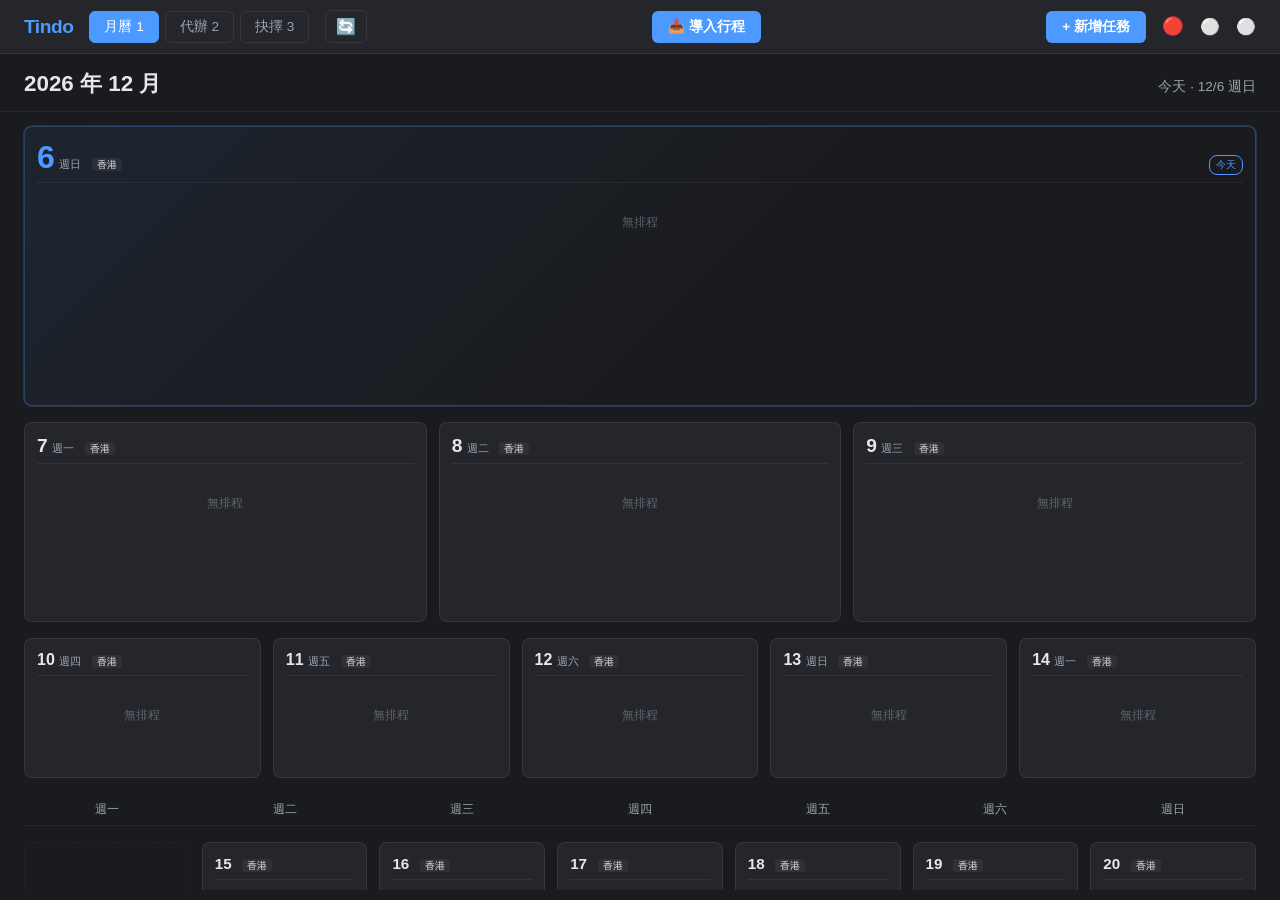
==== templates/index.html @ 86da714f "Tindo initial commit — Phase 1-3 complete" ====
<!DOCTYPE html>
<html lang="zh-HK">
<head>
  <meta charset="UTF-8">
  <meta name="viewport" content="width=device-width, initial-scale=1.0">
  <title>Tindo</title>
  <link rel="icon" type="image/png" href="/static/favicon.png">
  <link rel="apple-touch-icon" sizes="1024x1024" href="/static/icon-1024.png">
  <link rel="stylesheet" href="/static/style.css">
</head>
<body>
  <!-- Header -->
  <header class="app-header">
    <span class="logo">Tindo</span>
    <nav class="view-tabs">
      <button class="view-tab active" data-view="calendar">月曆 1</button>
      <button class="view-tab" data-view="todolist">代辦 2</button>
      <button class="view-tab" data-view="tinder">抉擇 3<span id="tinder-badge" class="badge hidden">0</span></button>
    </nav>
    <button class="btn-refresh-header" id="btn-refresh" title="手動刷新 Gmail">🔄</button>
    <button class="btn-add" id="btn-open-import-modal">📥 導入行程</button>
    <button class="btn-add" id="btn-open-add-modal">+ 新增任務</button>
    <span id="notion-status-icon" title="Notion 同步未啟用">⚪</span>
    <span id="gmail-status-icon" title="Gmail 同步未啟用">⚪</span>
    <span id="gmail-added-badge" class="badge gmail-badge hidden" title="AI 自動加入的任務">0</span>

  <!-- AI 新增任務詳情面板 -->
  <div class="panel-overlay hidden" id="gmail-added-panel">
    <div class="modal" style="max-width:550px;max-height:80vh;overflow-y:auto;">
      <div class="modal-header">
        <h2 class="modal-title">AI 自動加入的任務</h2>
        <button class="modal-close" id="btn-close-gmail-panel">✕</button>
      </div>
      <div id="gmail-added-list" style="font-size:0.85rem;"></div>
    </div>
  </div>
    <span id="gmail-status-icon" title="Gmail 同步狀態">⚪</span>
  </header>

  <!-- 月曆視圖 -->
  <section id="view-calendar" class="view-section">
    <div class="cal-sticky-header">
      <span class="cal-month-label" id="cal-month-label"></span>
      <span class="cal-today-relative" id="cal-today-relative"></span>
    </div>
    <div id="calendar-scroll-container">
      <div id="calendar-grid"></div>
    </div>
  </section>

  <!-- 代辦視圖 -->
  <section id="view-todolist" class="view-section hidden">
    <div id="todolist-container"></div>
  </section>

  <!-- 抉擇視圖 -->
  <section id="view-tinder" class="view-section hidden">
    <div class="tinder-container">
      <div class="tinder-header">
        <h2 id="tinder-pool-title">需要你決定的事</h2>
        <div style="display:flex;align-items:center;gap:12px;">
          <button class="tinder-pool-btn" id="btn-toggle-history" style="font-size:0.78rem;">歷史</button>
          <span id="tinder-count" class="tinder-count">0 個待處理</span>
        </div>
      </div>
      <div class="tinder-history hidden" id="tinder-history"></div>
      <div class="tinder-pools">
        <button class="tinder-pool-btn active" data-pool="all">全部</button>
        <button class="tinder-pool-btn" data-pool="invite">📩 邀請</button>
        <button class="tinder-pool-btn" data-pool="task">📋 任務</button>
        <button class="tinder-pool-btn" data-pool="skipped">⏳ 之後</button>
      </div>
      <div class="tinder-stack" id="tinder-stack"></div>
      <div class="tinder-empty hidden" id="tinder-empty">
        <span>沒有待處理的事項了</span>
      </div>
      <div class="tinder-actions">
        <button class="tinder-btn-skip" data-action="archive">← 暫緩</button>
        <button class="tinder-btn-later" data-action="skip">↑ 之後再說</button>
        <button class="tinder-btn-do" data-action="do">要處理 →</button>
      </div>
    </div>
  </section>

  <!-- 導入行程 modal -->
  <div class="modal-overlay hidden" id="import-modal">
    <div class="modal" role="dialog">
      <div class="modal-header">
        <h2 class="modal-title">導入行程</h2>
        <button class="modal-close" id="btn-close-import">&times;</button>
      </div>
      <div id="import-step-upload">
        <div class="form-field">
          <label class="form-label">貼上行程文字</label>
          <textarea class="form-textarea" id="import-text-input" placeholder="直接貼上行程內容，例如：&#10;6/20 09:00 高鐵到台北&#10;6/20 14:00 客戶會議&#10;6/21 10:00 展覽會場布置" rows="5"></textarea>
        </div>
        <div style="text-align:center;color:var(--text-3);margin:8px 0;font-size:0.8rem;">— 或 —</div>
        <div class="form-field">
          <label class="form-label">上傳 PDF 或圖片</label>
          <div class="import-dropzone" id="import-dropzone">
            <span>拖放檔案到這裡，或點擊選擇</span>
            <input type="file" id="import-file-input" accept=".pdf,.png,.jpg,.jpeg,.gif,.bmp,.webp" style="display:none">
          </div>
          <div id="import-file-name" style="font-size:0.8rem;color:var(--text-2);margin-top:8px;"></div>
        </div>
        <div class="modal-actions">
          <button class="btn btn-secondary" id="btn-import-cancel">取消</button>
          <button class="btn btn-primary" id="btn-import-start">開始解析</button>
        </div>
      </div>
      <div id="import-step-loading" class="hidden" style="padding:48px 0;text-align:center;">
        <p class="loading-text">AI 分析中...</p>
      </div>
      <div id="import-step-result" class="hidden">
        <div class="form-field">
          <label class="form-label" id="import-result-label">找到 N 個事件</label>
          <div id="import-event-list" style="max-height:400px;overflow-y:auto;"></div>
        </div>
        <div class="modal-actions">
          <button class="btn btn-secondary" id="btn-import-back">返回</button>
          <button class="btn btn-primary" id="btn-import-add-all">全部加入</button>
        </div>
      </div>
    </div>
  </div>

  <!-- 新增任務 modal -->
  <div class="modal-overlay hidden" id="add-task-modal">
    <div class="modal" role="dialog" aria-labelledby="add-task-title">

      <!-- Step 1: 輸入 -->
      <div id="modal-step-input">
        <div class="modal-header">
          <h2 class="modal-title" id="add-task-title">新增任務</h2>
          <button class="modal-close" id="btn-close-add" aria-label="關閉">✕</button>
        </div>
        <div class="form-field">
          <label class="form-label" for="input-raw-text">描述</label>
          <textarea class="form-textarea" id="input-raw-text" placeholder="例如: 下週五前幫小明看簡報，大概要花 1 小時" rows="3"></textarea>
        </div>
        <div class="form-field" style="display:flex;gap:12px;">
          <div style="flex:1;">
            <label class="form-label" for="input-timezone">時區 / 地區</label>
            <div style="display:flex;gap:6px;">
              <select class="form-input" id="input-timezone" style="flex:1;">
                <option value="Asia/Hong_Kong">香港 UTC+8</option>
                <option value="Asia/Shanghai">肇慶 UTC+8</option>
                <option value="Asia/Tokyo">東京 UTC+9</option>
                <option value="Asia/Taipei">台北 UTC+8</option>
                <option value="Asia/Singapore">新加坡 UTC+8</option>
              </select>
              <input type="text" class="form-input" id="input-timezone-custom" placeholder="自訂..." style="width:80px;">
            </div>
          </div>
        </div>
        <div class="form-field">
          <label class="form-label">類型</label>
          <div class="segmented" role="tablist" id="input-event-type-segment">
            <div class="segmented-item active" data-type="ddl" role="tab" aria-selected="true">
              <span class="seg-icon">⏰</span><span>截止</span>
            </div>
            <div class="segmented-item" data-type="event" role="tab" aria-selected="false">
              <span class="seg-icon">📍</span><span>事件</span>
            </div>
          </div>
        </div>
        <div class="modal-actions">
          <button class="btn btn-secondary" id="btn-cancel-input">取消</button>
          <button class="btn btn-primary" id="btn-parse">解析 ✨</button>
        </div>
      </div>

      <!-- Step 2: Loading -->
      <div id="modal-step-loading" class="hidden" style="padding:48px 0;text-align:center;">
        <p class="loading-text">AI 思考中...</p>
      </div>

      <!-- Step 3: 確認卡片 -->
      <div id="modal-step-confirm" class="hidden">
        <div class="modal-header">
          <h2 class="modal-title">確認任務</h2>
          <button class="modal-close" id="btn-close-add-2" aria-label="關閉">✕</button>
        </div>

        <div class="form-field">
          <label class="form-label" for="confirm-title">標題</label>
          <input type="text" class="form-input" id="confirm-title">
        </div>

        <div class="form-field">
          <label class="form-label">類型</label>
          <div class="segmented" role="tablist" id="event-type-segment">
            <div class="segmented-item active" data-type="ddl" role="tab" aria-selected="true">
              <span class="seg-icon">⏰</span><span>截止</span>
            </div>
            <div class="segmented-item" data-type="event" role="tab" aria-selected="false">
              <span class="seg-icon">📍</span><span>事件</span>
            </div>
          </div>
          <input type="hidden" id="confirm-event-type" value="ddl">
        </div>

        <div class="form-field" data-show-for="ddl">
          <label class="form-label" for="confirm-deadline">截止時間</label>
          <div class="datetime-wrap">
            <input type="datetime-local" class="form-input" id="confirm-deadline">
          </div>
        </div>

        <div class="form-field" data-show-for="event" style="display:none">
          <label class="form-label" for="confirm-event-time">活動時間</label>
          <div class="datetime-wrap">
            <input type="datetime-local" class="form-input" id="confirm-event-time">
          </div>
        </div>

        <div class="form-field">
          <label class="form-label" for="confirm-estimated">預估時長</label>
          <div class="input-with-suffix">
            <input type="number" class="form-input" id="confirm-estimated" value="60" min="5" step="5">
            <span class="suffix">分鐘</span>
          </div>
        </div>

        <div class="form-field">
          <label class="form-label">急迫度</label>
          <div class="rating-row">
            <div class="rating-dots rating-urgency" id="confirm-urgency" data-value="3">
              <div class="rating-dot" data-level="1"></div>
              <div class="rating-dot" data-level="2"></div>
              <div class="rating-dot" data-level="3"></div>
              <div class="rating-dot" data-level="4"></div>
              <div class="rating-dot" data-level="5"></div>
            </div>
            <span class="rating-value" id="confirm-urgency-value">3 / 5</span>
          </div>
        </div>

        <div class="form-field">
          <label class="form-label">工作量</label>
          <div class="rating-row">
            <div class="rating-dots rating-workload" id="confirm-workload" data-value="2">
              <div class="rating-dot" data-level="1"></div>
              <div class="rating-dot" data-level="2"></div>
              <div class="rating-dot" data-level="3"></div>
              <div class="rating-dot" data-level="4"></div>
              <div class="rating-dot" data-level="5"></div>
            </div>
            <span class="rating-value" id="confirm-workload-value">2 / 5</span>
          </div>
        </div>

        <div class="divider"></div>

        <div class="form-field">
          <div class="ai-summary-header">
            <label class="form-label" for="confirm-summary" style="margin:0">摘要</label>
            <span class="ai-badge">AI 生成</span>
          </div>
          <textarea class="form-textarea" id="confirm-summary"></textarea>
        </div>

        <!-- AI 對話修正區 -->
        <div class="ai-refine-box">
          <div class="ai-refine-header">
            <span class="ai-badge">AI</span>
            <span class="ai-refine-hint">解析有錯？跟 AI 說怎麼改</span>
          </div>
          <div class="ai-refine-row">
            <input type="text" class="form-input ai-refine-input"
                   id="ai-refine-input"
                   placeholder="例如：不是下週五，是這週五">
            <button class="btn-ai-refine" id="btn-ai-refine">
              <span class="btn-ai-refine-label">讓 AI 改</span>
            </button>
          </div>
        </div>

        <div class="modal-actions">
          <button class="btn btn-secondary" id="btn-add-back">返回</button>
          <button class="btn btn-primary" id="btn-add-submit">加入</button>
        </div>
      </div>
    </div>
  </div>

  <!-- 排程 modal（新增）-->
  <div class="modal-overlay hidden" id="schedule-modal">
    <div class="modal modal-wide" role="dialog" aria-labelledby="schedule-title">
      <div class="modal-header">
        <div>
          <h2 class="modal-title" id="schedule-title">排程任務</h2>
          <div class="modal-subtitle" id="schedule-subtitle"></div>
        </div>
        <button class="modal-close" id="btn-close-schedule" aria-label="關閉">✕</button>
      </div>

      <!-- 第一段:選日期 -->
      <div class="schedule-section">
        <div class="schedule-question">你要哪一天做?</div>
        <div class="day-cards-row">
          <button class="day-pager" id="day-pager-prev" aria-label="往前">◀</button>
          <div class="day-cards" id="day-cards-container"></div>
          <button class="day-pager" id="day-pager-next" aria-label="往後">▶</button>
        </div>
      </div>

      <!-- 第二段:選時段 -->
      <div class="schedule-section hidden" id="time-section">
        <div class="schedule-divider"></div>
        <div class="schedule-question" id="time-question"></div>
        <div class="day-timeline" id="day-timeline"></div>
        <div class="time-controls">
          <label class="time-control">
            <span class="form-label">開始時間</span>
            <select id="schedule-start-time"></select>
          </label>
          <label class="time-control">
            <span class="form-label">時長</span>
            <select id="schedule-duration">
              <option value="15">15 分鐘</option>
              <option value="30">30 分鐘</option>
              <option value="45">45 分鐘</option>
              <option value="60">60 分鐘</option>
              <option value="90">90 分鐘</option>
              <option value="120">120 分鐘</option>
              <option value="180">180 分鐘</option>
              <option value="custom">自訂...</option>
            </select>
            <input type="number" id="schedule-duration-custom" class="form-input"
                   placeholder="分鐘" min="5" step="5" style="display:none; margin-top:6px;">
          </label>
        </div>
      </div>

      <div class="modal-actions">
        <button class="btn btn-secondary" id="btn-schedule-cancel">取消</button>
        <button class="btn btn-secondary" id="btn-schedule-later">待排程</button>
        <button class="btn btn-primary" id="btn-schedule-confirm" disabled>確認排程</button>
      </div>
    </div>
  </div>

  <!-- 日詳情 modal -->
  <div class="day-detail-overlay hidden" id="day-detail-overlay">
    <div class="day-detail-modal">
      <div class="day-detail-header">
        <div>
          <h1 id="day-detail-title"></h1>
          <span class="day-detail-weekday" id="day-detail-weekday"></span>
          <span class="day-detail-relative" id="day-detail-relative"></span>
        </div>
        <div>
          <button class="btn-primary" id="btn-add-on-this-day">+ 加任務</button>
          <button class="btn-close" id="btn-day-detail-close">&times;</button>
        </div>
      </div>
      <div class="day-detail-body">
        <div class="day-detail-timeline" id="day-detail-timeline"></div>
        <div class="day-detail-side">
          <h3>未指定時間</h3>
          <div id="day-detail-unscheduled">無</div>
          <h3>當日統計</h3>
          <div class="day-detail-stats" id="day-detail-stats"></div>
        </div>
      </div>
    </div>
  </div>

  <!-- 任務詳情 panel -->
  <div class="panel-overlay hidden" id="task-detail-panel">
    <div class="task-detail-card">
      <button class="btn-close" id="btn-close-task-detail">&times;</button>
      <h2 id="task-detail-title"></h2>
      <div id="task-detail-body"></div>
      <div class="task-detail-actions">
        <button class="btn-primary" id="btn-edit-from-detail">編輯</button>
        <button class="btn-primary" id="btn-schedule-from-detail">排程</button>
        <button class="btn-danger" id="btn-delete-task">刪除</button>
      </div>
    </div>
  </div>

  <script src="/static/app.js"></script>
  <script src="/static/todolist.js"></script>
  <script src="/static/calendar.js"></script>
  <script src="/static/tinder.js"></script>
</body>
</html>
---- static/style.css ----
/* ═══════════════════════════════════════════════════════
   Tindo 深色主題
   ═══════════════════════════════════════════════════════ */

:root {
  --bg: #1a1b1e;
  --surface: #25262b;
  --accent: #4c9aff;
  --text: #e5e7eb;
  --text-dim: #9ca3af;
  --border: rgba(255, 255, 255, 0.08);
  --danger: #ef4444;
}

*, *::before, *::after { box-sizing: border-box; margin: 0; padding: 0; }

body {
  font-family: -apple-system, BlinkMacSystemFont, "SF Pro Text", "Helvetica Neue", sans-serif;
  background: var(--bg);
  color: var(--text);
  min-height: 100vh;
  overflow: hidden;
}

.hidden { display: none !important; }

/* ═══ Header ═══ */

.app-header {
  display: flex;
  align-items: center;
  gap: 16px;
  padding: 10px 24px;
  border-bottom: 1px solid var(--border);
  background: var(--surface);
  position: sticky;
  top: 0;
  z-index: 50;
}

.logo {
  font-size: 1.2rem;
  font-weight: 700;
  color: var(--accent);
  letter-spacing: -0.5px;
}

.view-tabs {
  display: flex;
  gap: 6px;
}

.view-tab {
  background: transparent;
  color: var(--text-dim);
  border: 1px solid var(--border);
  padding: 6px 14px;
  border-radius: 6px;
  font-size: 0.85rem;
  cursor: pointer;
  transition: all 0.15s;
}

.view-tab:hover { color: var(--text); }
.view-tab.active {
  background: var(--accent);
  color: #fff;
  border-color: var(--accent);
}

.btn-refresh-header {
  background: transparent;
  color: var(--text-dim);
  border: 1px solid var(--border);
  padding: 6px 10px;
  border-radius: 6px;
  font-size: 1rem;
  cursor: pointer;
  transition: all 0.15s;
}
.btn-refresh-header:hover { color: var(--text); background: rgba(255,255,255,0.05); }

.btn-add {
  background: var(--accent);
  color: #fff;
  border: none;
  padding: 7px 16px;
  border-radius: 6px;
  font-size: 0.85rem;
  font-weight: 600;
  cursor: pointer;
  margin-left: auto;
}

#notion-status-icon {
  font-size: 1.1rem;
  cursor: help;
}

/* ═══ View sections ═══ */

.view-section { padding: 0; }

/* ═══ Modal — 新增任務（重新設計） ═══ */

/* 字體 */
@import url('https://fonts.googleapis.com/css2?family=DM+Sans:wght@400;500;600&display=swap');

.modal-overlay,
.modal {
  --bg-modal:       #181a20;
  --bg-input:       #22242c;
  --bg-input-hover: #2a2d36;
  --bg-segment:     #14161b;
  --border-soft:    rgba(255, 255, 255, 0.06);
  --border-mid:     rgba(255, 255, 255, 0.10);
  --border-strong:  rgba(255, 255, 255, 0.18);
  --text-1:         rgba(255, 255, 255, 0.94);
  --text-2:         rgba(255, 255, 255, 0.62);
  --text-3:         rgba(255, 255, 255, 0.40);
  --text-4:         rgba(255, 255, 255, 0.28);
  --accent-soft:    rgba(76, 154, 255, 0.12);
  --accent-hover:   #6aafff;
  --modal-warn:     #fb923c;
  --modal-warn-low: #fbbf24;
  --modal-safe:     #84cc16;
}

.modal-overlay {
  position: fixed;
  inset: 0;
  background: rgba(0, 0, 0, 0.55);
  backdrop-filter: blur(8px);
  display: flex;
  align-items: center;
  justify-content: center;
  z-index: 9999;
  animation: modalFadeIn 0.18s ease-out;
}

@keyframes modalFadeIn { from { opacity: 0; } to { opacity: 1; } }

.modal {
  width: 480px;
  max-width: calc(100vw - 32px);
  background: var(--bg-modal);
  border-radius: 18px;
  padding: 28px;
  box-shadow:
    0 32px 80px rgba(0, 0, 0, 0.6),
    0 4px 12px rgba(0, 0, 0, 0.4),
    0 0 0 1px rgba(255, 255, 255, 0.04);
  font-family: 'DM Sans', -apple-system, BlinkMacSystemFont,
               'PingFang TC', 'Noto Sans TC', 'Microsoft JhengHei', sans-serif;
  color: var(--text-1);
  animation: modalScaleIn 0.22s cubic-bezier(0.16, 1, 0.3, 1);
}

@keyframes modalScaleIn {
  from { transform: scale(0.96); opacity: 0; }
  to   { transform: scale(1); opacity: 1; }
}

.modal-header {
  display: flex;
  align-items: center;
  justify-content: space-between;
  margin-bottom: 24px;
}

.modal-title {
  font-size: 1.25rem;
  font-weight: 600;
  letter-spacing: -0.01em;
  color: var(--text-1);
  margin: 0;
}

.modal-close {
  width: 32px;
  height: 32px;
  border-radius: 8px;
  border: none;
  background: transparent;
  color: var(--text-3);
  font-size: 18px;
  cursor: pointer;
  display: flex;
  align-items: center;
  justify-content: center;
  transition: background 0.15s, color 0.15s;
}

.modal-close:hover {
  background: var(--bg-input);
  color: var(--text-1);
}

/* ---- Form ---- */
.form-field { margin-bottom: 18px; }

.form-label {
  display: block;
  font-size: 0.72rem;
  font-weight: 500;
  color: var(--text-2);
  letter-spacing: 0.04em;
  text-transform: uppercase;
  margin-bottom: 8px;
}

.form-input,
.form-textarea {
  width: 100%;
  background: var(--bg-input);
  border: 1px solid transparent;
  border-radius: 10px;
  padding: 11px 14px;
  color: var(--text-1);
  font-family: inherit;
  font-size: 0.95rem;
  font-weight: 400;
  transition: background 0.15s, border-color 0.15s;
  outline: none;
}

.form-input:hover,
.form-textarea:hover { background: var(--bg-input-hover); }

.form-input:focus,
.form-textarea:focus {
  background: var(--bg-input-hover);
  border-color: var(--accent);
  box-shadow: 0 0 0 3px var(--accent-soft);
}

.form-input::placeholder,
.form-textarea::placeholder { color: var(--text-4); }

.form-textarea {
  resize: vertical;
  min-height: 64px;
  line-height: 1.5;
}

/* ---- Segmented control (2 pill) ---- */
.segmented {
  display: grid;
  grid-template-columns: repeat(2, 1fr);
  background: var(--bg-segment);
  border-radius: 12px;
  padding: 4px;
  gap: 2px;
}

.segmented-item {
  display: flex;
  align-items: center;
  justify-content: center;
  gap: 6px;
  padding: 9px 12px;
  border-radius: 8px;
  cursor: pointer;
  color: var(--text-2);
  font-size: 0.88rem;
  font-weight: 500;
  transition: background 0.15s, color 0.15s;
  user-select: none;
}

.segmented-item:hover { color: var(--text-1); }

.segmented-item.active {
  background: var(--bg-input);
  color: var(--text-1);
  box-shadow:
    0 0 0 1px var(--border-mid),
    0 1px 2px rgba(0, 0, 0, 0.3);
}

.segmented-item .seg-icon {
  font-size: 0.95rem;
  line-height: 1;
}

/* ---- Date/time picker ---- */
.datetime-wrap { position: relative; }

.datetime-wrap input[type="datetime-local"] {
  color-scheme: dark;
  cursor: pointer;
  padding-right: 40px;
}

.datetime-wrap::after {
  content: '';
  position: absolute;
  right: 14px;
  top: 50%;
  transform: translateY(-50%);
  width: 16px;
  height: 16px;
  background: url("data:image/svg+xml,%3Csvg xmlns='http://www.w3.org/2000/svg' fill='none' viewBox='0 0 24 24' stroke='%239ca3af' stroke-width='1.8'%3E%3Cpath stroke-linecap='round' stroke-linejoin='round' d='M8 7V3m8 4V3m-9 8h10M5 21h14a2 2 0 002-2V7a2 2 0 00-2-2H5a2 2 0 00-2 2v12a2 2 0 002 2z'/%3E%3C/svg%3E") center / contain no-repeat;
  pointer-events: none;
}

/* ---- 數字 input + 後綴 ---- */
.input-with-suffix { position: relative; }

.input-with-suffix .form-input { padding-right: 56px; }

.input-with-suffix .suffix {
  position: absolute;
  right: 14px;
  top: 50%;
  transform: translateY(-50%);
  font-size: 0.85rem;
  color: var(--text-3);
  pointer-events: none;
}

/* ---- Rating dots ---- */
.rating-row {
  display: flex;
  align-items: center;
  justify-content: space-between;
  gap: 16px;
  padding: 6px 0;
}

.rating-dots { display: flex; gap: 8px; }

.rating-dot {
  width: 22px;
  height: 22px;
  border-radius: 50%;
  background: var(--bg-input);
  border: 1.5px solid var(--border-soft);
  cursor: pointer;
  transition: background 0.15s, border-color 0.15s, transform 0.1s;
}

.rating-dot:hover {
  border-color: var(--border-strong);
  transform: scale(1.08);
}

.rating-dot.filled { border-color: transparent; }

.rating-urgency .rating-dot.filled[data-level="1"] { background: var(--modal-safe); }
.rating-urgency .rating-dot.filled[data-level="2"] { background: var(--modal-safe); }
.rating-urgency .rating-dot.filled[data-level="3"] { background: var(--modal-warn-low); }
.rating-urgency .rating-dot.filled[data-level="4"] { background: var(--modal-warn); }
.rating-urgency .rating-dot.filled[data-level="5"] {
  background: var(--danger);
  box-shadow: 0 0 8px rgba(239, 68, 68, 0.4);
}

.rating-workload .rating-dot.filled { background: var(--accent); }

.rating-value {
  font-size: 0.85rem;
  font-weight: 500;
  color: var(--text-2);
  min-width: 32px;
  text-align: right;
  font-variant-numeric: tabular-nums;
}

/* ---- AI 摘要 ---- */
.ai-summary-header {
  display: flex;
  align-items: center;
  justify-content: space-between;
  margin-bottom: 8px;
}

.ai-badge {
  display: inline-flex;
  align-items: center;
  gap: 4px;
  padding: 2px 8px;
  background: var(--accent-soft);
  color: var(--accent);
  border-radius: 10px;
  font-size: 0.65rem;
  font-weight: 500;
  letter-spacing: 0.02em;
}

.ai-badge::before { content: '✨'; font-size: 0.7rem; }

/* ---- 分隔線 ---- */
.divider {
  height: 1px;
  background: var(--border-soft);
  margin: 22px 0 18px;
}

/* ---- 按鈕 ---- */
.modal-actions {
  display: flex;
  justify-content: flex-end;
  gap: 10px;
  margin-top: 26px;
}

.btn {
  padding: 10px 22px;
  border-radius: 10px;
  font-family: inherit;
  font-size: 0.92rem;
  font-weight: 500;
  cursor: pointer;
  transition: background 0.15s, border-color 0.15s, transform 0.1s;
  border: 1px solid transparent;
  letter-spacing: 0.01em;
}

.btn:active { transform: scale(0.98); }

.btn-secondary {
  background: transparent;
  color: var(--text-2);
  border-color: var(--border-mid);
}

.btn-secondary:hover {
  background: var(--bg-input);
  color: var(--text-1);
  border-color: var(--border-strong);
}

.btn-primary {
  background: var(--accent);
  color: white;
  font-weight: 600;
  box-shadow:
    0 1px 2px rgba(0, 0, 0, 0.3),
    inset 0 0 0 1px rgba(255, 255, 255, 0.08);
}

.btn-primary:hover { background: var(--accent-hover); }

/* ═══ AI 對話修正區 ═══ */

.ai-refine-box {
  margin-top: 18px;
  padding: 14px;
  background: rgba(76, 154, 255, 0.05);
  border: 1px solid rgba(76, 154, 255, 0.15);
  border-radius: 12px;
}

.ai-refine-header {
  display: flex;
  align-items: center;
  gap: 8px;
  margin-bottom: 10px;
  font-size: 0.78rem;
  color: var(--text-2);
}

.ai-refine-hint {
  letter-spacing: 0.02em;
}

.ai-refine-row {
  display: flex;
  gap: 8px;
}

.ai-refine-input {
  flex: 1;
  font-size: 0.88rem;
}

.btn-ai-refine {
  background: var(--accent);
  color: white;
  border: none;
  border-radius: 10px;
  padding: 0 16px;
  font-family: inherit;
  font-size: 0.85rem;
  font-weight: 500;
  cursor: pointer;
  transition: background 0.15s, opacity 0.15s;
  white-space: nowrap;
  display: flex;
  align-items: center;
  gap: 6px;
}

.btn-ai-refine:hover:not(:disabled) { background: var(--accent-hover); }

.btn-ai-refine:disabled { opacity: 0.6; cursor: not-allowed; }

.btn-ai-refine.loading .btn-ai-refine-label::after {
  content: '...';
  animation: aiRefineDots 1s infinite;
}

@keyframes aiRefineDots {
  0% { content: '.'; }
  33% { content: '..'; }
  66% { content: '...'; }
}

/* 欄位更新高亮 */
@keyframes fieldHighlight {
  0%   { background: rgba(76, 154, 255, 0.35); }
  100% { background: var(--bg-input); }
}

.form-input.highlight,
.form-textarea.highlight {
  animation: fieldHighlight 1.2s ease-out;
}

.loading-text { text-align: center; color: var(--text-dim); padding: 24px; }

/* 導入行程 */
.import-dropzone {
  border: 2px dashed rgba(255,255,255,0.2);
  border-radius: 12px;
  padding: 40px;
  text-align: center;
  cursor: pointer;
  color: var(--text-3);
  transition: all 0.15s;
}
.import-dropzone:hover { border-color: var(--accent); color: var(--text-2); background: rgba(76,154,255,0.05); }

.import-event-card {
  display: flex;
  align-items: center;
  gap: 10px;
  padding: 10px 12px;
  margin-bottom: 6px;
  background: rgba(255,255,255,0.03);
  border-radius: 8px;
  border-left: 3px solid #4c9aff;
  font-size: 0.85rem;
}
.import-event-card .ie-date { color: var(--accent); font-weight: 600; font-size: 0.8rem; min-width: 70px; }
.import-event-card .ie-title { flex: 1; }
.import-event-card .ie-time { color: var(--text-2); font-size: 0.75rem; }

/* ---- 排程 modal ---- */

.modal.modal-wide {
  width: 720px;
  max-width: calc(100vw - 32px);
}

.modal-subtitle {
  font-size: 0.78rem;
  color: var(--text-3);
  margin-top: 4px;
}

.schedule-section { margin-bottom: 20px; }
.schedule-section.hidden { display: none; }

.schedule-question {
  font-size: 0.95rem;
  font-weight: 500;
  color: var(--text-1);
  margin-bottom: 14px;
}

.schedule-divider {
  height: 1px;
  background: var(--border-soft);
  margin: 22px 0 18px;
}

/* ---- 日卡片橫排 ---- */
.day-cards-row {
  display: flex;
  align-items: stretch;
  gap: 8px;
}

.day-pager {
  background: var(--bg-input);
  border: 1px solid var(--border-soft);
  color: var(--text-2);
  width: 32px;
  flex-shrink: 0;
  border-radius: 10px;
  cursor: pointer;
  font-size: 14px;
  transition: background 0.15s, color 0.15s;
}

.day-pager:hover:not(:disabled) {
  background: var(--bg-input-hover);
  color: var(--text-1);
}

.day-pager:disabled { opacity: 0.3; cursor: not-allowed; }

.day-cards {
  display: grid;
  gap: 8px;
  flex: 1;
}

/* ---- 單張日卡片 ---- */
.day-card {
  background: var(--bg-input);
  border: 2px solid transparent;
  border-radius: 10px;
  padding: 12px 10px 0;
  cursor: pointer;
  display: flex;
  flex-direction: column;
  min-height: 150px;
  transition: background 0.15s, border-color 0.15s, transform 0.12s;
  position: relative;
}

.day-card:hover { background: var(--bg-input-hover); }

.day-card.is-today { border-color: rgba(76, 154, 255, 0.5); }

.day-card.is-ddl { border-color: rgba(239, 68, 68, 0.5); }

.day-card.is-ddl.is-today { border-color: rgba(239, 68, 68, 0.7); }

.day-card.selected {
  background: rgba(76, 154, 255, 0.08);
  border-color: var(--accent);
  transform: translateY(-2px);
  box-shadow: 0 6px 16px rgba(0, 0, 0, 0.3);
}

.day-card-head {
  display: flex;
  justify-content: space-between;
  align-items: baseline;
  margin-bottom: 8px;
}

.day-card-rel {
  font-size: 0.7rem;
  color: var(--text-2);
  font-weight: 500;
}

.day-card-date {
  font-size: 0.92rem;
  font-weight: 600;
  color: var(--text-1);
}

.day-card.is-ddl .day-card-rel { color: #ef4444; }

.day-card-warning {
  font-size: 0.62rem;
  color: var(--modal-warn);
  margin-bottom: 6px;
}

.day-card-tasks {
  flex: 1;
  display: flex;
  flex-direction: column;
  gap: 3px;
  font-size: 0.7rem;
}

.day-card-task {
  display: flex;
  align-items: center;
  gap: 4px;
  color: var(--text-2);
  white-space: nowrap;
  overflow: hidden;
  text-overflow: ellipsis;
}

.day-card-task-icon { font-size: 0.7rem; flex-shrink: 0; }

.day-card-task-title { flex: 1; overflow: hidden; text-overflow: ellipsis; }

.day-card-task-mins { font-size: 0.62rem; color: var(--text-3); }

.day-card-more { font-size: 0.62rem; color: var(--text-3); margin-top: 2px; }

.day-card-empty {
  color: var(--text-4);
  font-size: 0.7rem;
  font-style: italic;
}

/* 忙碌度色帶 */
.day-card-busy {
  margin-top: auto;
  display: flex;
  align-items: center;
  gap: 6px;
  padding: 6px 0 8px;
}

.day-card-busy-bar {
  flex: 1;
  height: 3px;
  border-radius: 1.5px;
}

.day-card-busy-bar.level-0 { background: rgba(74, 222, 128, 0.3); }
.day-card-busy-bar.level-1 { background: rgba(251, 191, 36, 0.4); }
.day-card-busy-bar.level-2 { background: rgba(251, 146, 60, 0.5); }
.day-card-busy-bar.level-3 { background: rgba(239, 68, 68, 0.55); }

.day-card-busy-label { font-size: 0.6rem; color: var(--text-3); }

/* ---- 那天時間軸 ---- */
.day-timeline {
  position: relative;
  height: 280px;
  background: var(--bg-segment);
  border-radius: 10px;
  padding: 12px 16px 12px 56px;
  overflow-y: auto;
  margin-bottom: 14px;
}

.timeline-hour {
  position: relative;
  height: 30px;
  border-top: 1px solid var(--border-soft);
}

.timeline-hour:first-child { border-top: none; }

.timeline-hour-label {
  position: absolute;
  left: -44px;
  top: -7px;
  font-size: 0.65rem;
  color: var(--text-3);
}

.timeline-existing-task {
  position: absolute;
  left: 0;
  right: 0;
  background: rgba(76, 154, 255, 0.15);
  border-left: 3px solid var(--accent);
  border-radius: 4px;
  padding: 2px 8px;
  font-size: 0.7rem;
  color: var(--text-1);
  overflow: hidden;
  display: flex;
  align-items: center;
  gap: 6px;
}

.timeline-existing-task.event-ddl {
  background: rgba(239, 68, 68, 0.12);
  border-left-color: #ef4444;
}

.timeline-new-task {
  position: absolute;
  left: 0;
  right: 0;
  background: rgba(74, 222, 128, 0.18);
  border: 1.5px dashed rgba(74, 222, 128, 0.6);
  border-radius: 4px;
  padding: 2px 8px;
  font-size: 0.7rem;
  color: #4ade80;
  font-weight: 500;
  display: flex;
  align-items: center;
  justify-content: center;
}

/* ---- 時間控件 ---- */
.time-controls {
  display: grid;
  grid-template-columns: 1fr 1fr;
  gap: 14px;
}

.time-control {
  display: flex;
  flex-direction: column;
  gap: 8px;
}

.time-control select {
  background: var(--bg-input);
  border: 1px solid transparent;
  border-radius: 10px;
  padding: 10px 14px;
  color: var(--text-1);
  font-family: inherit;
  font-size: 0.92rem;
  cursor: pointer;
  outline: none;
}

.time-control select:focus {
  background: var(--bg-input-hover);
  border-color: var(--accent);
  box-shadow: 0 0 0 3px var(--accent-soft);
}

/* ---- 保留排程/詳情 modal 用的精簡版 ---- */
.modal-box {
  background: var(--surface);
  border: 1px solid var(--border);
  border-radius: 12px;
  padding: 24px;
  min-width: 420px;
  max-width: 500px;
  animation: scaleUp 0.2s cubic-bezier(0.16, 1, 0.3, 1);
}

@keyframes scaleUp { from { transform: scale(0.95); opacity: 0; } to { transform: scale(1); opacity: 1; } }

.modal-sm { min-width: 320px; max-width: 360px; }

.modal-box .modal-header { margin-bottom: 18px; }

.modal-box .modal-header h2 { font-size: 1.1rem; }

.btn-close {
  background: none;
  border: none;
  color: var(--text-dim);
  font-size: 1.3rem;
  cursor: pointer;
  padding: 0 4px;
}

.field-row {
  display: flex;
  align-items: center;
  gap: 12px;
  margin-bottom: 12px;
}

.field-row label { min-width: 90px; font-size: 0.85rem; color: var(--text-dim); }

.field-row input[type="range"] { flex: 1; accent-color: var(--accent); }

textarea, input[type="text"], input[type="number"], select, input[type="datetime-local"], input[type="date"], input[type="time"] {
  width: 100%;
  background: var(--bg);
  border: 1px solid var(--border);
  border-radius: 6px;
  color: var(--text);
  padding: 10px 12px;
  font-size: 0.9rem;
  font-family: inherit;
}

textarea:focus, input:focus, select:focus { outline: none; border-color: var(--accent); }

.btn-danger {
  background: transparent;
  color: var(--danger);
  border: 1px solid var(--danger);
  padding: 8px 18px;
  border-radius: 6px;
  font-size: 0.85rem;
  cursor: pointer;
}

/* ═══ TodoList ═══ */

#todolist-container {
  height: calc(100vh - 56px);
  overflow-y: auto;
  padding: 20px 24px;
  max-width: 720px;
  margin: 0 auto;
}

.todolist-group { margin-bottom: 28px; }

/* 待排程特殊樣式 */
.todolist-group:first-child .todolist-group-title {
  color: #fbbf24;
  border-bottom-color: rgba(251, 191, 36, 0.3);
}

.todolist-group-title {
  font-size: 0.95rem;
  font-weight: 600;
  color: var(--text-dim);
  margin-bottom: 12px;
  padding-bottom: 6px;
  border-bottom: 1px solid var(--border);
}

/* ⭐ 任務卡片 */
.task-card {
  position: relative;
  border-radius: 8px;
  padding: 12px 14px;
  margin-bottom: 8px;
  background: var(--surface);
  cursor: pointer;
  transition: transform 0.15s;
  display: flex;
  align-items: center;
  gap: 10px;
  min-height: 56px;
}

.task-card:hover { transform: translateX(2px); }

/* 緊急度視覺：左色條 + 背景漸層 */
.task-card.urgency-5 {
  border-left: 8px solid #ef4444;
  background: linear-gradient(90deg, rgba(239,68,68,0.18) 0%, rgba(239,68,68,0.04) 100%);
  box-shadow: 0 0 0 1px rgba(239,68,68,0.3), 0 0 12px rgba(239,68,68,0.15);
  animation: pulse-red 2.5s ease-in-out infinite;
}

@keyframes pulse-red {
  0%, 100% { box-shadow: 0 0 0 1px rgba(239,68,68,0.3), 0 0 12px rgba(239,68,68,0.15); }
  50%      { box-shadow: 0 0 0 1px rgba(239,68,68,0.5), 0 0 20px rgba(239,68,68,0.3); }
}

.task-card.urgency-4 {
  border-left: 8px solid #fb923c;
  background: linear-gradient(90deg, rgba(251,146,60,0.12) 0%, rgba(251,146,60,0.02) 100%);
}

.task-card.urgency-3 { border-left: 6px solid #fbbf24; }
.task-card.urgency-2 { border-left: 4px solid #84cc16; }
.task-card.urgency-1 { border-left: 2px solid #6b7280; opacity: 0.85; }

/* 工作量視覺：卡片高度 */
.task-card.workload-1 { min-height: 56px; }
.task-card.workload-2 { min-height: 72px; }
.task-card.workload-3 { min-height: 88px; }
.task-card.workload-4 { min-height: 112px; }
.task-card.workload-5 { min-height: 140px; }

.task-source-badge {
  font-size: 0.9rem;
  flex-shrink: 0;
}

.task-body { flex: 1; min-width: 0; }

.task-title {
  font-weight: 600;
  font-size: 0.9rem;
  white-space: nowrap;
  overflow: hidden;
  text-overflow: ellipsis;
}

.task-meta {
  font-size: 0.75rem;
  color: var(--text-dim);
  margin-top: 2px;
}

.task-time-label {
  font-size: 0.78rem;
  font-weight: 600;
  color: var(--text-dim);
  flex-shrink: 0;
  margin-right: 8px;
}

/* 右側厚色條（工作量） */
.task-workload-bar {
  width: 4px;
  border-radius: 2px;
  flex-shrink: 0;
  background: linear-gradient(180deg, #6b7280 0%, #4b5563 100%);
}
.task-card.workload-1 .task-workload-bar { height: 12px; }
.task-card.workload-2 .task-workload-bar { height: 24px; }
.task-card.workload-3 .task-workload-bar { height: 40px; }
.task-card.workload-4 .task-workload-bar { height: 60px; }
.task-card.workload-5 .task-workload-bar { height: 80px; }

/* 同步衝突 */
.task-card.sync-conflict { border: 1px solid rgba(251,146,60,0.4); }
.conflict-icon { font-size: 0.9rem; cursor: help; flex-shrink: 0; }

/* ═══ Calendar 月曆 ═══ */

.cal-sticky-header {
  position: sticky;
  top: 56px;
  z-index: 10;
  display: flex;
  justify-content: space-between;
  align-items: baseline;
  padding: 12px 24px;
  background: var(--bg);
  border-bottom: 1px solid rgba(255, 255, 255, 0.06);
}

.cal-month-label {
  font-size: 1.4rem;
  font-weight: 700;
}

.cal-today-relative {
  font-size: 0.85rem;
  color: var(--text-dim);
}

#calendar-scroll-container {
  position: relative;
  height: calc(100vh - 120px);
  overflow-y: auto;
  overflow-x: hidden;
  padding: 16px 24px;
}

#calendar-grid {
  display: flex;
  flex-direction: column;
  gap: 16px;
  max-width: 1400px;
  margin: 0 auto;
}

/* 排次格數設定 */
.cal-row { display: grid; gap: 12px; }
.cal-row-tier-1 { grid-template-columns: 1fr; }
.cal-row-tier-2 { grid-template-columns: repeat(3, 1fr); }
.cal-row-tier-3 { grid-template-columns: repeat(5, 1fr); }
.cal-row-tier-week { grid-template-columns: repeat(7, 1fr); }

/* 格子基礎 */
.cal-cell {
  background: var(--surface);
  border: 1px solid rgba(255, 255, 255, 0.08);
  border-radius: 8px;
  padding: 12px;
  display: flex;
  flex-direction: column;
  position: relative;
  overflow: hidden;
  cursor: pointer;
  transition: transform 0.22s, box-shadow 0.22s;
}

/* 排次 1（今天）：彈性高度 */
.cal-row-tier-1 .cal-cell {
  min-height: 280px;
  height: auto;
}

.cal-cell-today {
  background: linear-gradient(135deg, rgba(76, 154, 255, 0.08) 0%, transparent 60%);
  border-color: rgba(76, 154, 255, 0.3);
  box-shadow: 0 0 0 1px rgba(76, 154, 255, 0.2);
}

.cal-cell-today .cal-cell-num {
  color: var(--accent);
  font-size: 2rem;
}

/* 排次 2：彈性高度 */
.cal-row-tier-2 .cal-cell {
  min-height: 200px;
  height: auto;
}

/* 排次 3：彈性高度 */
.cal-row-tier-3 .cal-cell {
  min-height: 140px;
  height: auto;
  overflow: hidden;
}

/* 排次 4+：固定高度，只顯示第一個 + 折疊 */
.cal-row-tier-week .cal-cell {
  height: 110px;
  overflow: hidden;
}

/* 空格 */
.cal-cell-empty {
  background: transparent;
  border: 1px dashed rgba(255, 255, 255, 0.04);
  cursor: default;
}

/* 格內 header */
.cal-cell-header {
  display: flex;
  align-items: baseline;
  justify-content: space-between;
  margin-bottom: 8px;
  padding-bottom: 6px;
  border-bottom: 1px solid rgba(255, 255, 255, 0.06);
}

.cal-cell-num { font-size: 1.2rem; font-weight: 600; }
.cal-cell-weekday { font-size: 0.7rem; color: var(--text-dim); }

.cal-cell-tag {
  font-size: 0.65rem;
  color: var(--accent);
  padding: 2px 6px;
  border: 1px solid var(--accent);
  border-radius: 8px;
}

.cal-cell-loc {
  font-size: 0.6rem;
  color: var(--text-3);
  margin-left: 6px;
  padding: 1px 5px;
  background: rgba(255,255,255,0.05);
  border-radius: 4px;
  cursor: pointer;
  transition: all 0.15s;
}
.cal-cell-loc:hover { color: var(--text-2); background: rgba(255,255,255,0.1); }

.cal-row-tier-3 .cal-cell-num { font-size: 1rem; }
.cal-row-tier-week .cal-cell-num { font-size: 0.95rem; }
.cal-row-tier-week .cal-cell-weekday { display: none; }

/* timetable 容器 —— position: relative 極重要 */
.cal-cell-timetable {
  position: relative;
  overflow: hidden;
  width: 100%;
}

.cal-cell-empty-hint {
  color: var(--text-dim);
  font-size: 0.72rem;
  text-align: center;
  padding-top: 24px;
  opacity: 0.5;
}

/* ═══ 壓縮時間軸 ═══ */

/* ═══ 排次 1/2/3：區段時間軸 + 堆疊 ═══ */

.cal-cell-timetable.regions {
  display: flex;
  flex-direction: column;
  gap: 6px;
  width: 100%;
}

.region {
  display: flex;
  align-items: stretch;
  gap: 10px;
  position: relative;
}

.region-time-axis {
  width: 44px;
  flex-shrink: 0;
  display: flex;
  flex-direction: column;
  justify-content: space-between;
  align-items: flex-end;
  padding: 4px 6px 4px 0;
  font-size: 0.66rem;
  font-weight: 600;
  color: rgba(76, 154, 255, 0.85);
  letter-spacing: 0.5px;
  font-variant-numeric: tabular-nums;
  position: relative;
}

.region-time-axis::after {
  content: '';
  position: absolute;
  right: -1px;
  top: 0;
  bottom: 0;
  width: 2px;
  background: linear-gradient(180deg,
    rgba(76, 154, 255, 0.4) 0%,
    rgba(76, 154, 255, 0.7) 50%,
    rgba(76, 154, 255, 0.4) 100%);
  border-radius: 1px;
  box-shadow: 0 0 5px rgba(76, 154, 255, 0.25);
}

.region-content {
  flex: 1;
  display: flex;
  flex-direction: column;
  gap: 4px;
  min-width: 0;
  padding-left: 4px;
}

.region-content .cal-cell-task {
  display: flex;
  align-items: center;
  justify-content: space-between;
  gap: 8px;
  min-height: 32px;
  padding: 6px 10px;
  border-radius: 6px;
  border-left: 3px solid;
  cursor: pointer;
  background: rgba(255, 255, 255, 0.03);
  transition: background 0.15s, transform 0.1s;
  position: relative;
  top: auto !important;
  height: auto !important;
  left: auto !important;
  width: auto !important;
}

.region-content .cal-cell-task:hover {
  background: rgba(255, 255, 255, 0.07);
  transform: translateX(2px);
}

.region-content .cal-cell-task .task-title {
  flex: 1;
  font-size: 0.82rem;
  font-weight: 500;
  color: var(--text-1);
  white-space: nowrap;
  overflow: hidden;
  text-overflow: ellipsis;
}

.task-check {
  width: 18px;
  height: 18px;
  border-radius: 4px;
  border: 2px solid rgba(255,255,255,0.3);
  flex-shrink: 0;
  cursor: pointer;
  transition: all 0.15s;
  margin-left: auto;
  order: 3;
}
.task-check:hover { border-color: #4ade80; background: rgba(74,222,128,0.1); }
.cal-cell-task.done .task-check { border-color: #4ade80; background: #4ade80; }
.cal-cell-task.done .task-title { text-decoration: line-through; opacity: 0.5; }

/* 完成掃過動畫 */
.cal-cell-task.done-sweep {
  animation: doneSweep 0.5s ease-out;
}
@keyframes doneSweep {
  0% { background: rgba(74, 222, 128, 0.5); }
  100% { background: rgba(74, 222, 128, 0.08); }
}
.cal-cell-task.done {
  background: rgba(74, 222, 128, 0.08) !important;
  border-left-color: #4ade80 !important;
}

.region-content .cal-cell-task .task-time {
  flex-shrink: 0;
  font-size: 0.72rem;
  font-weight: 600;
  color: var(--text-2);
  font-variant-numeric: tabular-nums;
}

.region-content .cal-cell-task.event-ddl {
  border-left-color: #ef4444;
  background: rgba(239, 68, 68, 0.08);
}

.region-content .cal-cell-task.event-event {
  border-left-color: #4c9aff;
  background: rgba(76, 154, 255, 0.08);
}

.region-content .cal-cell-task.urgency-5 {
  box-shadow: 0 0 8px rgba(239, 68, 68, 0.3);
}

/* 任務間隔標籤 */
.task-gap {
  font-size: 0.62rem;
  color: rgba(76, 154, 255, 0.7);
  padding: 1px 0 1px 12px;
  position: relative;
}
.task-gap::before {
  content: '';
  position: absolute;
  left: 5px;
  top: 0;
  bottom: 0;
  width: 1px;
  background: rgba(76, 154, 255, 0.3);
}

.region-gap {
  display: flex;
  align-items: center;
  justify-content: center;
  padding-left: 44px;
  position: relative;
  min-height: 22px;
}

.region-gap::before {
  content: '';
  position: absolute;
  left: 44px;
  top: 0;
  bottom: 0;
  width: 2px;
  background: repeating-linear-gradient(
    to bottom,
    rgba(76, 154, 255, 0.45) 0,
    rgba(76, 154, 255, 0.45) 3px,
    transparent 3px,
    transparent 7px
  );
}

.region-gap .gap-label {
  font-size: 0.7rem;
  color: rgba(76, 154, 255, 0.9);
  font-weight: 500;
  letter-spacing: 0.5px;
  background: var(--surface);
  padding: 1px 10px;
  border-radius: 10px;
  z-index: 1;
  margin-left: 10px;
  border: 1px solid rgba(76, 154, 255, 0.2);
}

/* ═══ 排次 4+：只顯示第一個 + 折疊 ═══ */

.cal-cell-timetable.collapsed {
  display: flex;
  flex-direction: column;
  gap: 2px;
  padding-left: 18px;
  position: relative;
  width: 100%;
}

/* 左側時間點 */
.cal-cell-timetable.collapsed .time-dot {
  position: absolute;
  left: 3px;
  top: 8px;
  width: 6px;
  height: 6px;
  border-radius: 50%;
  background: rgba(76, 154, 255, 0.6);
  box-shadow: 0 0 4px rgba(76, 154, 255, 0.3);
}

.cal-cell-timetable.collapsed .task-row {
  width: 100%;
}

.cal-cell-timetable.collapsed .cal-cell-task {
  display: flex;
  align-items: center;
  justify-content: space-between;
  gap: 6px;
  min-height: 30px;
  padding: 5px 10px;
  border-radius: 5px;
  border-left: 3px solid;
  cursor: pointer;
  background: rgba(255, 255, 255, 0.03);
  position: relative;
  top: auto !important;
  height: auto !important;
  left: auto !important;
  width: auto !important;
}

.cal-cell-timetable.collapsed .cal-cell-task .task-title {
  flex: 1;
  font-size: 0.74rem;
  white-space: nowrap;
  overflow: hidden;
  text-overflow: ellipsis;
}

.cal-cell-timetable.collapsed .cal-cell-task .task-time {
  flex-shrink: 0;
  font-size: 0.66rem;
  font-weight: 600;
  color: rgba(255,255,255,0.55);
  font-variant-numeric: tabular-nums;
}

.cal-cell-timetable.collapsed .cal-cell-task.event-ddl  { border-left-color: #ef4444; }
.cal-cell-timetable.collapsed .cal-cell-task.event-event { border-left-color: #4c9aff; }

.cal-cell-timetable.collapsed .cal-cell-task.urgency-5 {
  box-shadow: 0 0 6px rgba(239, 68, 68, 0.3);
}

.task-collapsed-more {
  font-size: 0.62rem;
  color: rgba(255,255,255,0.35);
  padding: 1px 0 0 20px;
  font-style: italic;
}

/* ⭐ 任務 block 絕對定位（排次 1、2 時間軸模式） */
.cal-cell-task {
  position: absolute;
  left: 4px;
  right: 4px;
  background: var(--bg);
  border-left: 3px solid;
  border-radius: 4px;
  padding: 4px 6px;
  font-size: 0.72rem;
  line-height: 1.25;
  overflow: hidden;
  display: flex;
  flex-direction: column;
  cursor: pointer;
  transition: transform 0.12s;
}

.cal-cell-task:hover { transform: translateX(2px); }

.cal-cell-task .task-time {
  font-size: 0.62rem;
  font-weight: 600;
  opacity: 0.75;
}

.cal-cell-task .task-title {
  font-weight: 500;
  display: -webkit-box;
  -webkit-line-clamp: 2;
  -webkit-box-orient: vertical;
  overflow: hidden;
  word-break: break-all;
}

/* 月曆區塊顏色：依 event_type */
.cal-cell-task.event-ddl { border-left-color: #ef4444; background: rgba(239,68,68,0.08); }
.cal-cell-task.event-event { border-left-color: #4c9aff; background: rgba(76,154,255,0.08); }
.cal-cell-task.urgency-5 { box-shadow: 0 0 6px rgba(239,68,68,0.25); }

/* 列表模式（排次 3+） */
/* 星期標頭 */
.cal-weekday-header {
  display: grid;
  grid-template-columns: repeat(7, 1fr);
  gap: 12px;
  padding: 8px 0;
  font-size: 0.72rem;
  color: var(--text-dim);
  text-align: center;
  border-bottom: 1px solid rgba(255, 255, 255, 0.06);
}

/* 月份分隔線 */
.cal-month-divider {
  display: flex;
  align-items: center;
  gap: 16px;
  padding: 16px 0;
  margin: 8px 0;
}

.cal-month-divider-line {
  flex: 1;
  height: 1px;
  background: linear-gradient(90deg, transparent, rgba(255, 255, 255, 0.12), transparent);
}

.cal-month-divider-label {
  font-size: 0.95rem;
  font-weight: 600;
  color: var(--text);
  padding: 5px 14px;
  background: var(--surface);
  border: 1px solid rgba(255, 255, 255, 0.1);
  border-radius: 14px;
}

/* ⭐ Hover 浮層擴展 — 從頂部往下展開 */
#cal-expanded-overlay {
  position: absolute;
  z-index: 100;
  background: var(--surface);
  border: 1px solid rgba(76, 154, 255, 0.4);
  border-radius: 8px;
  padding: 14px 16px;
  box-shadow:
    0 12px 36px rgba(0, 0, 0, 0.65),
    0 0 0 1px rgba(255, 255, 255, 0.05);
  overflow: hidden;

  transform-origin: top center;
  transform: scaleY(0.6);
  opacity: 0;

  transition:
    transform 0.05s cubic-bezier(0.25, 0.8, 0.25, 1),
    opacity 0.04s ease-out;

  pointer-events: none;
}

/* .shown 狀態永遠 pointer-events: none（鼠標穿透到 grid 上），
   只有內部 cal-cell-task 用 inline pointer-events:auto 才能點 */
#cal-expanded-overlay.shown {
  transform: scaleY(1);
  opacity: 1;
}

#cal-expanded-overlay.closing {
  transform: scaleY(0.6);
  opacity: 0;
}

#cal-expanded-overlay .expanded-header {
  display: flex;
  align-items: baseline;
  justify-content: space-between;
  margin-bottom: 10px;
  padding-bottom: 8px;
  border-bottom: 1px solid rgba(255, 255, 255, 0.08);
}

#cal-expanded-overlay .cal-cell-num {
  font-size: 1.3rem;
  font-weight: 600;
}

#cal-expanded-overlay .cal-cell-weekday {
  font-size: 0.78rem;
  color: var(--text-dim);
}

#cal-expanded-overlay .cal-cell-timetable {
  position: relative;
  overflow: visible !important;
}

/* ═══ 全螢幕日詳情 modal ═══ */

.day-detail-overlay {
  position: fixed;
  inset: 0;
  background: rgba(0, 0, 0, 0.7);
  backdrop-filter: blur(4px);
  z-index: 200;
  display: flex;
  align-items: center;
  justify-content: center;
  animation: fadeIn 0.2s;
}

.day-detail-modal {
  background: var(--surface);
  border: 1px solid var(--border);
  border-radius: 12px;
  width: 95vw;
  height: 92vh;
  display: flex;
  flex-direction: column;
  animation: scaleUp 0.25s cubic-bezier(0.16, 1, 0.3, 1);
}

.day-detail-header {
  display: flex;
  justify-content: space-between;
  align-items: center;
  padding: 18px 24px;
  border-bottom: 1px solid var(--border);
}

.day-detail-header h1 { font-size: 1.3rem; }

.day-detail-weekday {
  font-size: 0.85rem;
  color: var(--text-dim);
  margin-left: 8px;
}

.day-detail-relative {
  font-size: 0.8rem;
  color: var(--accent);
  margin-left: 6px;
}

.day-detail-body {
  display: grid;
  grid-template-columns: 1fr 320px;
  flex: 1;
  overflow: hidden;
}

.day-detail-timeline {
  overflow-y: auto;
  padding: 16px 20px;
  position: relative;
  border-right: 1px solid var(--border);
}

.hour-line {
  border-top: 1px solid rgba(255, 255, 255, 0.05);
  padding: 4px 0;
  font-size: 0.72rem;
  color: var(--text-dim);
  position: relative;
  min-height: 48px;
}

.hour-label { padding-left: 4px; }

.day-detail-side {
  padding: 20px;
  overflow-y: auto;
}

.day-detail-side h3 {
  font-size: 0.85rem;
  color: var(--text-dim);
  margin-bottom: 8px;
  margin-top: 16px;
}

.day-detail-side h3:first-child { margin-top: 0; }

.day-detail-stats {
  font-size: 0.8rem;
  color: var(--text-dim);
  line-height: 1.8;
}

/* ═══ 任務詳情 panel ═══ */

.panel-overlay {
  position: fixed;
  inset: 0;
  background: rgba(0, 0, 0, 0.5);
  z-index: 150;
  display: flex;
  align-items: center;
  justify-content: center;
}

.task-detail-card {
  background: var(--surface);
  border: 1px solid var(--border);
  border-radius: 12px;
  padding: 24px;
  min-width: 380px;
  max-width: 480px;
  animation: scaleUp 0.2s cubic-bezier(0.16, 1, 0.3, 1);
}

.task-detail-card h2 {
  font-size: 1.1rem;
  margin-bottom: 12px;
}

.task-detail-body {
  font-size: 0.85rem;
  color: var(--text-dim);
  line-height: 1.7;
  margin-bottom: 16px;
}

.task-detail-actions {
  display: flex;
  gap: 8px;
  justify-content: flex-end;
}

/* ═══ Tinder 卡片 ═══ */

.tinder-container {
  max-width: 600px;
  margin: 24px auto;
  display: flex;
  flex-direction: column;
  align-items: center;
  padding: 16px;
  height: calc(100vh - 56px);
}
.tinder-header {
  display: flex;
  justify-content: space-between;
  width: 100%;
  margin-bottom: 24px;
}
.tinder-header h2 { font-size: 1.1rem; margin: 0; }
.tinder-count { color: var(--text-2); font-size: 0.85rem; }

.tinder-pools {
  display: flex;
  gap: 6px;
  margin-bottom: 20px;
  width: 100%;
}
.tinder-pool-btn {
  padding: 6px 14px;
  border-radius: 8px;
  border: 1px solid rgba(255,255,255,0.1);
  background: transparent;
  color: var(--text-2);
  cursor: pointer;
  font-size: 0.8rem;
  font-family: inherit;
}
.tinder-pool-btn.active { background: var(--accent); color: #fff; border-color: var(--accent); }

.tinder-stack {
  position: relative;
  width: 100%;
  flex: 1;
  max-height: 480px;
  margin-bottom: 32px;
}
.tinder-card {
  position: absolute;
  inset: 0;
  background: var(--surface);
  border: 1px solid rgba(255,255,255,0.1);
  border-radius: 16px;
  padding: 28px;
  display: flex;
  flex-direction: column;
  cursor: grab;
  user-select: none;
  transition: transform 0.3s cubic-bezier(0.16, 1, 0.3, 1), opacity 0.3s;
  box-shadow: 0 12px 36px rgba(0,0,0,0.4);
}
.tinder-card.dragging { transition: none; cursor: grabbing; }
.tinder-card.swipe-left  { transform: translateX(-150%) rotate(-20deg); opacity: 0; }
.tinder-card.swipe-right { transform: translateX(150%)  rotate(20deg);  opacity: 0; }
.tinder-card.swipe-up    { transform: translateY(-150%); opacity: 0; }

.tinder-card-source { font-size: 0.7rem; color: var(--text-2); margin-bottom: 4px; }

.tinder-card-from {
  display: flex;
  align-items: baseline;
  gap: 10px;
  margin-bottom: 10px;
}
.from-org {
  font-size: 1.15rem;
  font-weight: 700;
  color: #fff;
}
.from-email {
  font-size: 0.72rem;
  font-weight: 400;
  color: var(--text-3);
  margin-top: 2px;
  display: block;
}

.tinder-card-subject {
  font-size: 0.78rem;
  color: var(--text-2);
  margin-bottom: 14px;
  line-height: 1.4;
  display: -webkit-box;
  -webkit-line-clamp: 2;
  -webkit-box-orient: vertical;
  overflow: hidden;
}
.tinder-card-title {
  font-size: 1.5rem;
  font-weight: 600;
  margin-bottom: 10px;
  line-height: 1.3;
}

/* 急迫度左邊框 */
.tinder-card.urgency-5 { border-left: 6px solid #ef4444; box-shadow: 0 0 16px rgba(239,68,68,0.3), 0 12px 36px rgba(0,0,0,0.4); }
.tinder-card.urgency-4 { border-left: 6px solid #fb923c; }
.tinder-card.urgency-3 { border-left: 4px solid #fbbf24; }
.tinder-card.urgency-2 { border-left: 4px solid #84cc16; }
.tinder-card.urgency-1 { border-left: 2px solid #6b7280; }
.tinder-card-summary { font-size: 0.95rem; color: var(--text-2); line-height: 1.5; margin-bottom: 12px; }

.tinder-card-scroll { overflow-y: auto; flex: 1; padding-right: 4px; }

.tinder-card-when {
  display: flex;
  align-items: center;
  gap: 10px;
  margin: 10px 0;
  padding: 10px 14px;
  background: rgba(255,255,255,0.05);
  border-radius: 10px;
}
.when-label { font-size: 0.7rem; color: var(--text-3); text-transform: uppercase; }
.when-value { font-size: 1rem; font-weight: 600; color: #fff; }
.when-type { margin-left: auto; font-size: 0.78rem; color: var(--accent); padding: 2px 8px; background: rgba(76,154,255,0.1); border-radius: 4px; }

.tinder-card-day-schedule { margin-bottom: 8px; font-size: 0.75rem; color: var(--text-2); }
.schedule-mini-title { font-size: 0.7rem; color: var(--text-3); margin-bottom: 4px; }
.schedule-mini-item { display: flex; align-items: center; gap: 6px; padding: 3px 8px; border-radius: 4px; margin-bottom: 2px; background: rgba(255,255,255,0.03); border-left: 2px solid transparent; }
.schedule-mini-item.event-event { border-left-color: #4c9aff; }
.schedule-mini-item.event-ddl { border-left-color: #ef4444; }
.sm-time { font-size: 0.68rem; font-weight: 600; color: var(--text-3); min-width: 36px; }
.sm-title { flex: 1; font-size: 0.72rem; white-space: nowrap; overflow: hidden; text-overflow: ellipsis; }
.sm-dur { font-size: 0.65rem; color: var(--text-3); }
.schedule-empty { color: var(--text-3); font-style: italic; font-size: 0.72rem; }
.schedule-mini-more { font-size: 0.62rem; color: var(--text-3); padding-left: 8px; }

.tinder-card-analysis { margin-bottom: 4px; font-size: 0.74rem; line-height: 1.4; }
.analysis-ok { color: #4ade80; }
.analysis-caution { color: #fbbf24; }
.analysis-warn { color: #ef4444; }

.tinder-card-meta { display: flex; gap: 12px; margin-top: auto; font-size: 0.85rem; flex-wrap: wrap; }
.tinder-card-meta-item { padding: 6px 12px; background: var(--bg-input, var(--bg)); border-radius: 8px; }

.tinder-empty {
  position: absolute;
  inset: 0;
  display: flex;
  align-items: center;
  justify-content: center;
  color: var(--text-2);
  font-size: 1rem;
}

.tinder-actions { display: flex; gap: 12px; }
.tinder-actions button {
  padding: 12px 20px;
  border-radius: 10px;
  border: 1px solid rgba(255,255,255,0.1);
  background: var(--surface);
  color: var(--text);
  cursor: pointer;
  font-size: 0.9rem;
  font-family: inherit;
}
.tinder-btn-skip { border-color: rgba(239, 68, 68, 0.3); }
.tinder-btn-do   { border-color: rgba(76, 154, 255, 0.4); background: var(--accent); color: #fff; }

.tinder-history {
  max-height: 320px;
  overflow-y: auto;
  margin-bottom: 16px;
  background: rgba(255,255,255,0.03);
  border-radius: 10px;
  padding: 8px;
}
.tinder-history-item {
  display: flex;
  align-items: center;
  justify-content: space-between;
  padding: 8px 12px;
  border-radius: 6px;
  margin-bottom: 4px;
  font-size: 0.78rem;
  background: rgba(255,255,255,0.02);
}
.tinder-history-item .hi-decision {
  font-size: 0.65rem;
  padding: 2px 8px;
  border-radius: 4px;
  margin-left: 8px;
}
.hi-decision.do { background: rgba(76,154,255,0.2); color: #4c9aff; }
.hi-decision.archive { background: rgba(239,68,68,0.2); color: #ef4444; }
.hi-decision.skip { background: rgba(251,191,36,0.2); color: #fbbf24; }
.tinder-history-item .hi-restore {
  padding: 4px 10px;
  border-radius: 6px;
  border: 1px solid rgba(255,255,255,0.15);
  background: transparent;
  color: var(--text-2);
  cursor: pointer;
  font-size: 0.7rem;
  font-family: inherit;
}
.tinder-history-item .hi-restore:hover { background: rgba(255,255,255,0.08); }

.gmail-badge {
  background: #4ade80;
  cursor: pointer;
}
.gmail-added-toast {
  position: fixed;
  bottom: 20px;
  right: 20px;
  background: var(--surface);
  border: 1px solid rgba(76,154,255,0.3);
  border-radius: 12px;
  padding: 14px 18px;
  z-index: 9999;
  box-shadow: 0 8px 24px rgba(0,0,0,0.4);
  font-size: 0.82rem;
  max-width: 320px;
  animation: toastIn 0.3s ease-out;
}
@keyframes toastIn { from { opacity: 0; transform: translateY(10px); } to { opacity: 1; transform: translateY(0); } }
.gmail-added-toast .toast-title { font-weight: 600; color: #4ade80; margin-bottom: 4px; }
.gmail-added-toast .toast-item { color: var(--text-2); padding: 2px 0; font-size: 0.78rem; white-space: nowrap; overflow: hidden; text-overflow: ellipsis; }

.badge {
  display: inline-block;
  background: #ef4444;
  color: white;
  border-radius: 10px;
  padding: 2px 8px;
  font-size: 0.7rem;
  margin-left: 6px;
  font-weight: 600;
  vertical-align: top;
}

/* ═══ Settings ═══ */
.settings-section {
  background: var(--surface);
  border: 1px solid var(--border);
  border-radius: 10px;
  padding: 24px;
}

.settings-section h2 { font-size: 1.1rem; margin-bottom: 16px; }

.status-row {
  display: flex;
  align-items: center;
  gap: 10px;
  margin-bottom: 12px;
  font-size: 0.9rem;
}

.btn-row {
  display: flex;
  gap: 8px;
  margin-top: 16px;
}

.hint {
  font-size: 0.78rem;
  color: var(--text-dim);
  margin-top: 16px;
  line-height: 1.6;
}

/* ═══ Scrollbar ═══ */
::-webkit-scrollbar { width: 6px; }
::-webkit-scrollbar-track { background: transparent; }
::-webkit-scrollbar-thumb { background: rgba(255, 255, 255, 0.1); border-radius: 3px; }

/* ═══ Source badge ═══ */
.source-badge {
  font-size: 0.9rem;
  flex-shrink: 0;
}
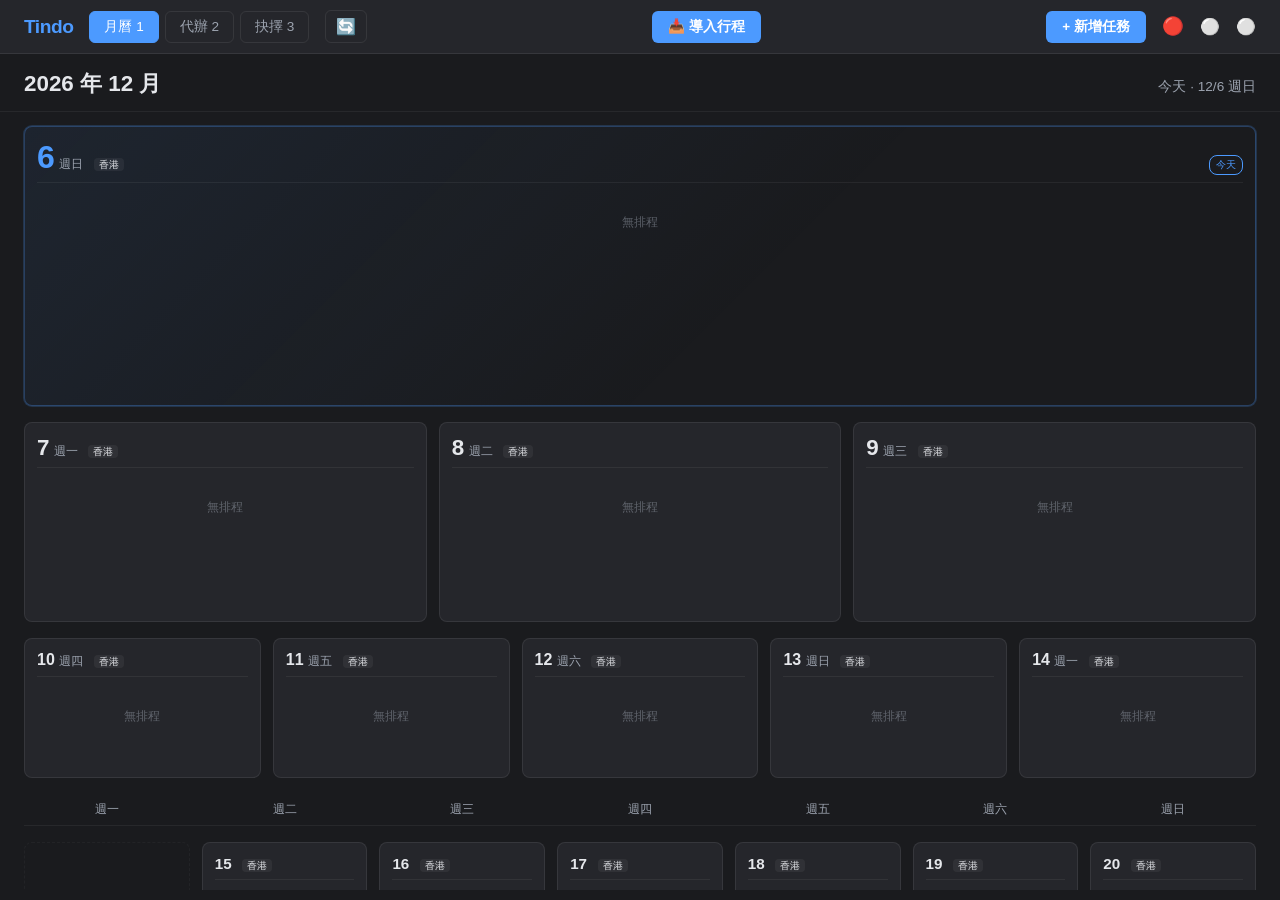
==== commit a1bdc020: "Mobile responsive + flow timeline + manual input + year fix" ====
--- a/templates/index.html
+++ b/templates/index.html
@@ -138,21 +138,6 @@
           <label class="form-label" for="input-raw-text">描述</label>
           <textarea class="form-textarea" id="input-raw-text" placeholder="例如: 下週五前幫小明看簡報，大概要花 1 小時" rows="3"></textarea>
         </div>
-        <div class="form-field" style="display:flex;gap:12px;">
-          <div style="flex:1;">
-            <label class="form-label" for="input-timezone">時區 / 地區</label>
-            <div style="display:flex;gap:6px;">
-              <select class="form-input" id="input-timezone" style="flex:1;">
-                <option value="Asia/Hong_Kong">香港 UTC+8</option>
-                <option value="Asia/Shanghai">肇慶 UTC+8</option>
-                <option value="Asia/Tokyo">東京 UTC+9</option>
-                <option value="Asia/Taipei">台北 UTC+8</option>
-                <option value="Asia/Singapore">新加坡 UTC+8</option>
-              </select>
-              <input type="text" class="form-input" id="input-timezone-custom" placeholder="自訂..." style="width:80px;">
-            </div>
-          </div>
-        </div>
         <div class="form-field">
           <label class="form-label">類型</label>
           <div class="segmented" role="tablist" id="input-event-type-segment">
@@ -166,6 +151,7 @@
         </div>
         <div class="modal-actions">
           <button class="btn btn-secondary" id="btn-cancel-input">取消</button>
+          <button class="btn btn-secondary" id="btn-manual-input">手動輸入</button>
           <button class="btn btn-primary" id="btn-parse">解析 ✨</button>
         </div>
       </div>
--- a/static/style.css
+++ b/static/style.css
@@ -141,7 +141,7 @@
 @keyframes modalFadeIn { from { opacity: 0; } to { opacity: 1; } }
 
 .modal {
-  width: 480px;
+  width: 640px;
   max-width: calc(100vw - 32px);
   background: var(--bg-modal);
   border-radius: 18px;
@@ -169,7 +169,7 @@
 }
 
 .modal-title {
-  font-size: 1.25rem;
+  font-size: 1.4rem;
   font-weight: 600;
   letter-spacing: -0.01em;
   color: var(--text-1);
@@ -201,7 +201,7 @@
 
 .form-label {
   display: block;
-  font-size: 0.72rem;
+  font-size: 0.78rem;
   font-weight: 500;
   color: var(--text-2);
   letter-spacing: 0.04em;
@@ -215,10 +215,10 @@
   background: var(--bg-input);
   border: 1px solid transparent;
   border-radius: 10px;
-  padding: 11px 14px;
+  padding: 14px 18px;
   color: var(--text-1);
   font-family: inherit;
-  font-size: 0.95rem;
+  font-size: 1.05rem;
   font-weight: 400;
   transition: background 0.15s, border-color 0.15s;
   outline: none;
@@ -239,8 +239,9 @@
 
 .form-textarea {
   resize: vertical;
-  min-height: 64px;
-  line-height: 1.5;
+  min-height: 100px;
+  line-height: 1.6;
+  font-size: 1.05rem;
 }
 
 /* ---- Segmented control (2 pill) ---- */
@@ -1041,6 +1042,53 @@
 .cal-row-tier-3 { grid-template-columns: repeat(5, 1fr); }
 .cal-row-tier-week { grid-template-columns: repeat(7, 1fr); }
 
+/* 手機時間標籤：桌面隱藏，手機顯示在卡片內 */
+.ft-mobile-time { display: none; }
+
+/* 手機版 portrait */
+@media (max-width: 599px) {
+  .ft-mobile-time { display: block; font-size: 10px; font-weight: 700; color: var(--accent); margin-bottom: -6px; position: relative; z-index: 2; }
+  .ft-card-wrap .ft-card .task-title { white-space: normal !important; word-break: break-word; }
+  .task-check { display: none; }
+  .ft-gutter { display: none; }
+  .ft-row { flex-direction: column; }
+  .ft-card-wrap { padding-left: 0; }
+  .cal-cell-timetable.flow-timeline { padding: 4px 0; }
+  .ft-card-wrap .ft-card { padding: 4px 6px; min-height: 24px; border-radius: 6px; }
+  .ft-card-accent { width: 2px; }
+  .cal-row { gap: 5px; }
+  .cal-row-tier-1 { grid-template-columns: 1fr; }
+  .cal-row-tier-2, .cal-row-tier-3, .cal-row-tier-week { grid-template-columns: repeat(2, 1fr); }
+  .cal-cell { padding: 6px 8px; min-height: 80px; }
+  .cal-cell-num { font-size: 0.9rem !important; }
+  .cal-cell-weekday { font-size: 0.6rem !important; }
+  .cal-cell-loc { font-size: 0.5rem !important; }
+  .cal-sticky-header { flex-direction: column; gap: 2px; padding: 6px 12px; }
+  .cal-month-label { font-size: 1rem; }
+  .cal-today-relative { font-size: 0.7rem; }
+  .cal-weekday-header { font-size: 0.6rem; gap: 4px; }
+  .app-header { flex-wrap: wrap; gap: 6px; padding: 6px 10px; }
+  .btn-add { font-size: 0.72rem; padding: 4px 8px; }
+  .view-tab { font-size: 0.68rem; padding: 3px 7px; }
+  .cal-row-tier-1 .cal-cell { min-height: 160px; }
+  .cal-row-tier-2 .cal-cell { min-height: 120px; }
+  .cal-cell-header { margin-bottom: 4px; padding-bottom: 4px; }
+}
+
+/* 橫屏手機 / 小平板 */
+@media (min-width: 600px) and (max-width: 899px) and (orientation: landscape) {
+  .cal-row { gap: 6px; }
+  .cal-row-tier-1 { grid-template-columns: 1fr; }
+  .cal-row-tier-2, .cal-row-tier-3, .cal-row-tier-week { grid-template-columns: repeat(5, 1fr); }
+  .cal-cell { padding: 8px 10px; }
+  .cal-cell-num { font-size: 0.9rem !important; }
+  .cal-cell-weekday { font-size: 0.62rem !important; }
+  .ft-gutter { width: 40px; }
+  .ft-time { font-size: 10px; right: 3px; }
+  .ft-card-wrap .ft-card { padding: 6px 8px; min-height: 26px; }
+  .ft-card-wrap .ft-card .task-title { font-size: 0.7rem; }
+}
+
 /* 格子基礎 */
 .cal-cell {
   background: var(--surface);
@@ -1108,8 +1156,8 @@
   border-bottom: 1px solid rgba(255, 255, 255, 0.06);
 }
 
-.cal-cell-num { font-size: 1.2rem; font-weight: 600; }
-.cal-cell-weekday { font-size: 0.7rem; color: var(--text-dim); }
+.cal-cell-num { font-size: 1.4rem; font-weight: 700; }
+.cal-cell-weekday { font-size: 0.78rem; color: var(--text-dim); }
 
 .cal-cell-tag {
   font-size: 0.65rem;
@@ -1128,6 +1176,8 @@
   border-radius: 4px;
   cursor: pointer;
   transition: all 0.15s;
+  max-width: none;
+  white-space: nowrap;
 }
 .cal-cell-loc:hover { color: var(--text-2); background: rgba(255,255,255,0.1); }
 
@@ -1208,6 +1258,23 @@
   padding-left: 4px;
 }
 
+/* ═══ 流式時間軸 ═══ */
+.cal-cell-timetable.flow-timeline { width: 100%; padding: 10px 0; }
+.ft-row { position: relative; display: flex; }
+.ft-gutter { width: 56px; flex-shrink: 0; position: relative; }
+.ft-gutter::after { content: ''; position: absolute; right: 0; top: 0; bottom: 0; width: 2px; background: linear-gradient(180deg, rgba(76,154,255,0.4) 0%, rgba(76,154,255,0.7) 50%, rgba(76,154,255,0.4) 100%); border-radius: 1px; }
+.ft-time { position: absolute; right: 6px; font-size: 14px; font-weight: 700; color: var(--accent); font-variant-numeric: tabular-nums; white-space: nowrap; z-index: 1; }
+.ft-time-start { top: 0; transform: translateY(-50%); }
+.ft-time-end { bottom: 0; transform: translateY(50%); }
+.ft-card-wrap { flex: 1; min-width: 0; padding-left: 4px; }
+.ft-card-wrap .ft-card { display: flex; align-items: center; gap: 10px; height: 100%; padding: 12px 16px; border-radius: 10px; background: rgba(255,255,255,0.045); border: 1px solid rgba(130,165,255,0.20); cursor: pointer; position: relative; overflow: hidden; top: auto !important; left: auto !important; width: auto !important; }
+.ft-card-accent { position: absolute; left: 0; top: 0; bottom: 0; width: 3px; border-radius: 3px 0 0 3px; }
+.ft-card.event-ddl .ft-card-accent { background: #ef4444; }
+.ft-card.event-event .ft-card-accent { background: #4c9aff; }
+.ft-card.urgency-5 { box-shadow: 0 0 10px rgba(239,68,68,0.25); }
+.ft-card .task-title { font-size: 0.85rem; font-weight: 600; color: var(--text-1); flex: 1; word-break: break-word; }
+.ft-card .task-check { flex-shrink: 0; }
+
 .region-content .cal-cell-task {
   display: flex;
   align-items: center;
@@ -1234,8 +1301,8 @@
 
 .region-content .cal-cell-task .task-title {
   flex: 1;
-  font-size: 0.82rem;
-  font-weight: 500;
+  font-size: 0.95rem;
+  font-weight: 600;
   color: var(--text-1);
   white-space: nowrap;
   overflow: hidden;
@@ -1272,10 +1339,12 @@
 
 .region-content .cal-cell-task .task-time {
   flex-shrink: 0;
-  font-size: 0.72rem;
+  font-size: 0.85rem;
   font-weight: 600;
-  color: var(--text-2);
+  color: var(--accent);
   font-variant-numeric: tabular-nums;
+  margin-left: auto;
+  padding-left: 8px;
 }
 
 .region-content .cal-cell-task.event-ddl {
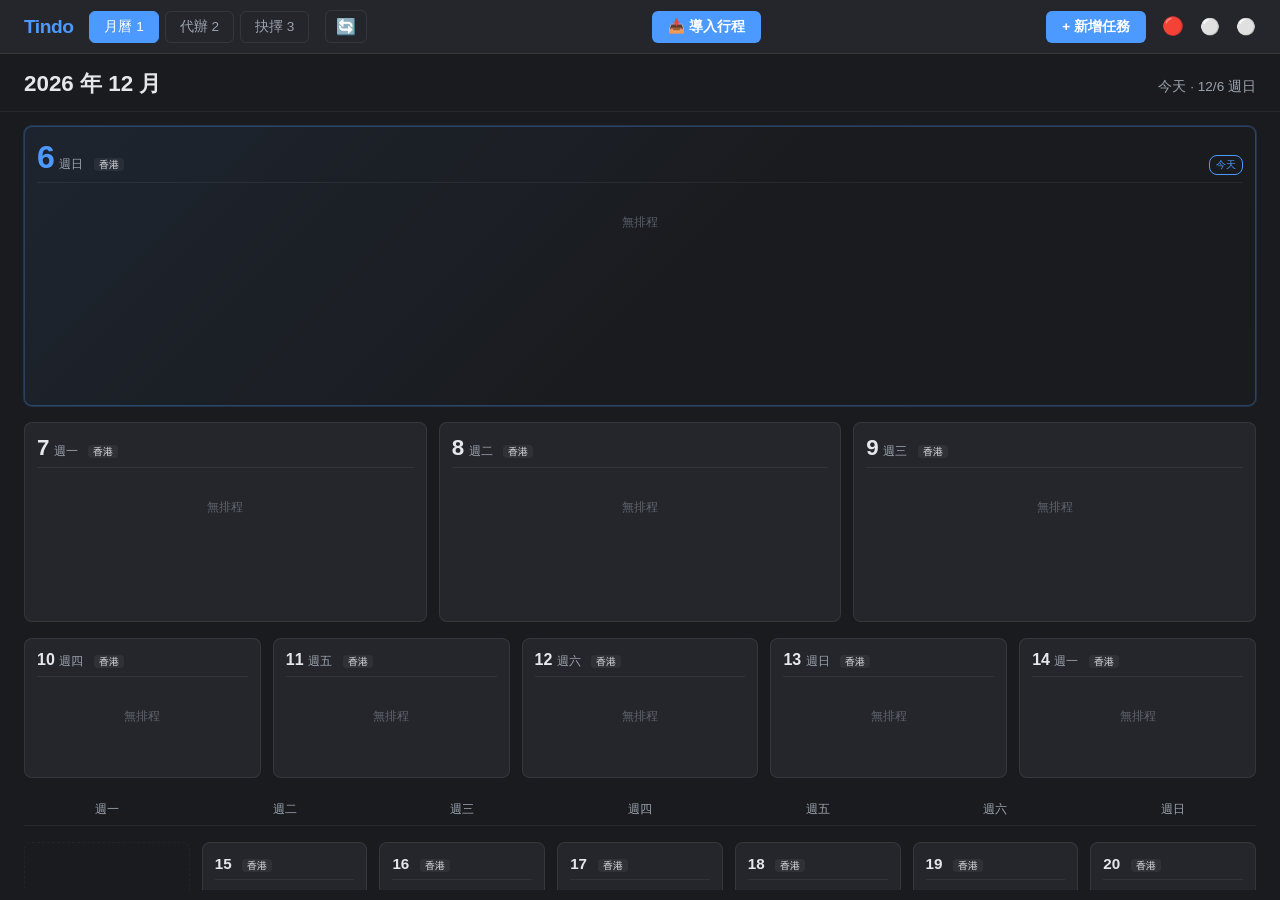
==== commit 1eccccbe: "Flow timeline + TTP single-day drag + overdue badges + all-day tasks + mobile responsive" ====
--- a/templates/index.html
+++ b/templates/index.html
@@ -5,6 +5,7 @@
   <meta name="viewport" content="width=device-width, initial-scale=1.0">
   <title>Tindo</title>
   <link rel="icon" type="image/png" href="/static/favicon.png">
+  <link rel="stylesheet" href="/static/ttp.css">
   <link rel="apple-touch-icon" sizes="1024x1024" href="/static/icon-1024.png">
   <link rel="stylesheet" href="/static/style.css">
 </head>
@@ -319,10 +320,37 @@
         </div>
       </div>
 
+      <!-- 第三段:拆分多天 -->
+      <div class="schedule-section hidden" id="split-section">
+        <div class="schedule-divider"></div>
+        <div class="schedule-question">拆分到多天：<span id="split-task-title"></span></div>
+        <div class="split-days-list" id="split-days-list"></div>
+        <div class="split-editor hidden" id="split-editor">
+          <div class="schedule-divider"></div>
+          <div class="split-editor-header">
+            <span>選時段 · </span><span id="split-editor-date"></span>
+          </div>
+          <div class="split-timeline" id="split-timeline"></div>
+          <div class="split-editor-actions">
+            <button class="btn btn-secondary" id="btn-split-prev-day">← 上一天</button>
+            <span id="split-day-progress">1/3</span>
+            <button class="btn btn-secondary" id="btn-split-next-day">下一天 →</button>
+          </div>
+        </div>
+        <div class="split-progress">
+          <div class="split-progress-bar">
+            <div class="split-progress-fill" id="split-progress-fill" style="width:0%"></div>
+          </div>
+          <span class="split-progress-text" id="split-progress-text">0h / 0h</span>
+        </div>
+      </div>
+
       <div class="modal-actions">
         <button class="btn btn-secondary" id="btn-schedule-cancel">取消</button>
         <button class="btn btn-secondary" id="btn-schedule-later">待排程</button>
+        <button class="btn btn-secondary" id="btn-open-split">拆分多天</button>
         <button class="btn btn-primary" id="btn-schedule-confirm" disabled>確認排程</button>
+        <button class="btn btn-primary hidden" id="btn-split-confirm">確認拆分</button>
       </div>
     </div>
   </div>
@@ -367,6 +395,7 @@
     </div>
   </div>
 
+  <script src="/static/ttp.js"></script>
   <script src="/static/app.js"></script>
   <script src="/static/todolist.js"></script>
   <script src="/static/calendar.js"></script>
--- a/static/ttp.css
+++ b/static/ttp.css
@@ -0,0 +1,87 @@
+/* Tindo 時段選擇器樣式 */
+.ttp-root{
+  --ttp-panel:#15171d; --ttp-panel-2:#1b1e26; --ttp-line:#262a33;
+  --ttp-line-strong:#333845; --ttp-text:#e8eaed; --ttp-muted:#9298a4; --ttp-muted-2:#6b7280;
+  --ttp-blue:#3b82f6; --ttp-blue-soft:rgba(59,130,246,.16); --ttp-blue-edge:#60a5fa;
+  --ttp-now:#ef4444; --ttp-red:#ef4444; --ttp-orange:#f59e0b; --ttp-green:#22c55e;
+  --ttp-hour:64px;
+  color:var(--ttp-text);
+  font-family:-apple-system,BlinkMacSystemFont,"PingFang TC","PingFang SC","Microsoft JhengHei",system-ui,sans-serif;
+  display:flex;flex-direction:column;min-width:0;
+}
+.ttp-root *{box-sizing:border-box}
+.ttp-head{padding:2px 0 12px}
+.ttp-head h1{margin:0;font-size:16px;font-weight:650;letter-spacing:.2px}
+.ttp-head .ttp-sub{margin-top:4px;font-size:12.5px;color:var(--ttp-muted)}
+.ttp-head .ttp-sub b{color:var(--ttp-text);font-weight:600}
+.ttp-label{font-size:11.5px;color:var(--ttp-muted-2);letter-spacing:.6px;text-transform:uppercase;margin:6px 0 8px}
+.ttp-days{display:flex;gap:8px;overflow-x:auto;padding-bottom:6px}
+.ttp-day{flex:0 0 auto;min-width:74px;border:1px solid var(--ttp-line);background:var(--ttp-panel-2);border-radius:12px;padding:8px 10px;cursor:pointer;position:relative;transition:border-color .12s,background .12s;-webkit-user-select:none;user-select:none}
+.ttp-day:hover{border-color:var(--ttp-line-strong)}
+.ttp-day .ttp-d-top{display:flex;align-items:baseline;gap:6px}
+.ttp-day .ttp-d-dow{font-size:11px;color:var(--ttp-muted)}
+.ttp-day .ttp-d-num{font-size:16px;font-weight:650}
+.ttp-day .ttp-d-hrs{font-size:11px;color:var(--ttp-muted);margin-top:3px}
+.ttp-day.ttp-sel{background:rgba(59,130,246,.10);border-color:rgba(59,130,246,.45)}
+.ttp-day.ttp-sel .ttp-d-hrs{color:var(--ttp-blue-edge)}
+.ttp-day.ttp-active{border-color:var(--ttp-blue);box-shadow:0 0 0 2px var(--ttp-blue-soft) inset}
+.ttp-day.ttp-ddl .ttp-d-dow{color:#fca5a5}
+.ttp-day .ttp-x{position:absolute;top:4px;right:5px;width:15px;height:15px;border-radius:50%;display:none;align-items:center;justify-content:center;font-size:11px;color:var(--ttp-muted);background:rgba(255,255,255,.06)}
+.ttp-day.ttp-sel .ttp-x{display:flex}
+.ttp-day .ttp-x:hover{color:#fff;background:var(--ttp-red)}
+.ttp-sugg{display:flex;gap:8px;flex-wrap:wrap;align-items:center;margin:12px 0 10px}
+.ttp-sugg .ttp-tag{font-size:11.5px;color:var(--ttp-muted);margin-right:2px}
+.ttp-chip{border:1px dashed var(--ttp-line-strong);background:transparent;color:var(--ttp-text);border-radius:999px;padding:6px 11px;font-size:12.5px;cursor:pointer;display:inline-flex;align-items:center;gap:6px;transition:.12s}
+.ttp-chip:hover{border-color:var(--ttp-blue);color:#fff;background:var(--ttp-blue-soft)}
+.ttp-chip .ttp-plus{color:var(--ttp-blue-edge);font-weight:700}
+.ttp-chip.ttp-none{border-style:solid;border-color:var(--ttp-line);color:var(--ttp-muted-2);cursor:default}
+.ttp-track-wrap{border:1px solid var(--ttp-line);border-radius:12px;overflow:hidden;background:var(--ttp-panel-2)}
+.ttp-track-tools{display:flex;justify-content:space-between;align-items:center;padding:7px 10px;border-bottom:1px solid var(--ttp-line);font-size:11.5px;color:var(--ttp-muted)}
+.ttp-track-tools button{background:transparent;border:1px solid var(--ttp-line);color:var(--ttp-muted);border-radius:8px;padding:3px 9px;font-size:11.5px;cursor:pointer}
+.ttp-track-tools button:hover{color:var(--ttp-text);border-color:var(--ttp-line-strong)}
+.ttp-track{position:relative;height:380px;overflow-y:auto;overscroll-behavior:contain}
+.ttp-grid{position:relative;margin-left:54px}
+.ttp-hourline{position:absolute;left:0;right:0;border-top:1px solid var(--ttp-line);pointer-events:none}
+.ttp-halfline{position:absolute;left:0;right:0;border-top:1px dashed rgba(255,255,255,.045);pointer-events:none}
+.ttp-hourlabel{position:absolute;left:-54px;width:46px;text-align:right;font-size:11px;color:var(--ttp-muted-2);transform:translateY(-7px);pointer-events:none;font-variant-numeric:tabular-nums}
+.ttp-surface{position:absolute;inset:0;cursor:crosshair;touch-action:none;z-index:1}
+.ttp-past{position:absolute;left:0;right:0;top:0;pointer-events:none;background:repeating-linear-gradient(-45deg,rgba(255,255,255,.018) 0 6px,transparent 6px 12px)}
+.ttp-nowline{position:absolute;left:0;right:0;height:0;border-top:2px solid var(--ttp-now);pointer-events:none;z-index:6}
+.ttp-nowline::before{content:"現在";position:absolute;left:0;top:-8px;transform:translateX(-100%);background:var(--ttp-now);color:#fff;font-size:10px;padding:1px 5px;border-radius:5px;margin-left:-4px}
+.ttp-block{position:absolute;left:6px;right:8px;border-radius:9px;overflow:hidden;touch-action:none;-webkit-user-select:none;user-select:none;z-index:3}
+.ttp-block.ttp-busy{background:repeating-linear-gradient(45deg,#2c313b 0 7px,#262b34 7px 14px);border:1px solid #3a3f4b;color:#aeb4bf;cursor:not-allowed}
+.ttp-block.ttp-mine{background:var(--ttp-blue-soft);border:1px solid rgba(96,165,250,.55);border-left:3px solid var(--ttp-blue-edge);cursor:grab}
+.ttp-block.ttp-mine:focus-visible{outline:2px solid #fff;outline-offset:1px}
+.ttp-block.ttp-mine.ttp-dragging{cursor:grabbing;box-shadow:0 6px 18px rgba(0,0,0,.45)}
+.ttp-b-in{padding:5px 8px;height:100%;display:flex;flex-direction:column;justify-content:center;gap:1px;pointer-events:none}
+.ttp-b-time{font-size:11px;font-variant-numeric:tabular-nums;font-weight:600}
+.ttp-block.ttp-mine .ttp-b-time{color:#bfdbfe}
+.ttp-b-title{font-size:11.5px;color:inherit;white-space:nowrap;overflow:hidden;text-overflow:ellipsis}
+.ttp-b-dur{font-size:10.5px;color:var(--ttp-muted)}
+.ttp-handle{position:absolute;left:0;right:0;height:9px;cursor:ns-resize;z-index:3}
+.ttp-handle.ttp-top{top:-1px}.ttp-handle.ttp-bot{bottom:-1px}
+.ttp-handle::after{content:"";position:absolute;left:50%;transform:translateX(-50%);width:26px;height:3px;border-radius:3px;background:rgba(255,255,255,.35);opacity:0}
+.ttp-block.ttp-mine:hover .ttp-handle::after{opacity:1}
+.ttp-handle.ttp-top::after{top:2px}.ttp-handle.ttp-bot::after{bottom:2px}
+.ttp-del{position:absolute;top:3px;right:4px;width:17px;height:17px;border:none;border-radius:5px;background:rgba(0,0,0,.25);color:#cbd5e1;font-size:12px;cursor:pointer;display:none;align-items:center;justify-content:center;z-index:4}
+.ttp-block.ttp-mine:hover .ttp-del{display:flex}
+.ttp-del:hover{background:var(--ttp-red);color:#fff}
+.ttp-block.ttp-draft{background:var(--ttp-blue-soft);border:1px dashed var(--ttp-blue-edge);left:6px;right:8px;z-index:5}
+.ttp-hint{font-size:11.5px;color:var(--ttp-muted-2);margin:9px 2px 2px;text-align:center}
+.ttp-foot{padding-top:14px;margin-top:12px;border-top:1px solid var(--ttp-line)}
+.ttp-meter{display:flex;align-items:center;gap:12px}
+.ttp-bar{flex:1;height:8px;border-radius:6px;background:#23262e;overflow:hidden}
+.ttp-bar>i{display:block;height:100%;border-radius:6px;transition:width .18s ease,background .18s}
+.ttp-meter .ttp-txt{font-size:12.5px;color:var(--ttp-muted);font-variant-numeric:tabular-nums;white-space:nowrap}
+.ttp-meter .ttp-txt b{color:var(--ttp-text);font-weight:650}
+.ttp-warn{font-size:11.5px;color:var(--ttp-orange);margin-top:7px;min-height:14px}
+.ttp-actions{display:flex;justify-content:flex-end;gap:10px;margin-top:14px}
+.ttp-btn{border-radius:10px;padding:9px 16px;font-size:13.5px;cursor:pointer;border:1px solid var(--ttp-line)}
+.ttp-btn.ttp-ghost{background:transparent;color:var(--ttp-muted)}
+.ttp-btn.ttp-ghost:hover{color:var(--ttp-text);border-color:var(--ttp-line-strong)}
+.ttp-btn.ttp-primary{background:var(--ttp-blue);border-color:var(--ttp-blue);color:#fff;font-weight:600}
+.ttp-btn.ttp-primary:disabled{background:#2a2e37;border-color:#2a2e37;color:#5b606b;cursor:not-allowed}
+.ttp-btn.ttp-primary.ttp-partial{background:#2563eb;border-color:#2563eb}
+.ttp-toast{position:fixed;left:50%;bottom:34px;transform:translateX(-50%) translateY(20px);background:#23262e;border:1px solid var(--ttp-line-strong);color:var(--ttp-text);padding:9px 15px;border-radius:10px;font-size:12.5px;opacity:0;pointer-events:none;transition:.22s;z-index:9999;box-shadow:0 10px 30px rgba(0,0,0,.45)}
+.ttp-toast.ttp-show{opacity:1;transform:translateX(-50%) translateY(0)}
+@media (prefers-reduced-motion:reduce){.ttp-root *{transition:none!important}}
--- a/static/style.css
+++ b/static/style.css
@@ -719,6 +719,29 @@
 
 .day-card-busy-label { font-size: 0.6rem; color: var(--text-3); }
 
+/* 拆分多天 */
+.split-days-list { display: flex; gap: 8px; flex-wrap: wrap; margin-bottom: 12px; }
+.split-day-chip { padding: 8px 14px; border-radius: 8px; background: var(--bg-input); border: 1px solid var(--border-soft); cursor: pointer; font-size: 0.85rem; }
+.split-day-chip.selected { border-color: var(--accent); background: rgba(76,154,255,0.1); }
+.split-day-chip.active { border-color: #4ade80; background: rgba(74,222,128,0.1); }
+.split-day-chip .chip-hrs { font-size: 0.7rem; color: var(--text-2); }
+.split-timeline { position: relative; height: 500px; background: var(--bg-segment); border-radius: 10px; margin: 8px 0; overflow-y: auto; user-select: none; }
+.split-tl-hour { position: relative; height: 20px; border-top: 1px solid var(--border-soft); }
+.split-tl-hour-label { position: absolute; left: 4px; top: -7px; font-size: 0.6rem; color: var(--text-3); }
+.split-tl-block { position: absolute; left: 32px; right: 4px; background: rgba(76,154,255,0.3); border: 1px solid rgba(76,154,255,0.5); border-radius: 4px; cursor: pointer; }
+.split-tl-block .block-label { font-size: 0.7rem; padding: 2px 6px; color: #fff; }
+.split-tl-block .block-del { position: absolute; top: 2px; right: 4px; font-size: 0.7rem; cursor: pointer; opacity: 0.5; }
+.split-tl-existing { position: absolute; left: 32px; right: 4px; background: rgba(255,255,255,0.06); border: 1px solid rgba(255,255,255,0.1); border-radius: 4px; font-size: 0.65rem; padding: 2px 6px; color: var(--text-3); overflow: hidden; white-space: nowrap; }
+.split-tl-now { position: absolute; left: 0; right: 0; height: 2px; background: #ef4444; z-index: 5; }
+.split-tl-now::before { content: attr(data-time) ' · 現在'; position: absolute; left: 4px; top: -8px; font-size: 0.6rem; color: #ef4444; font-weight: 600; }
+.split-tl-draglabel { position: absolute; left: 36px; font-size: 0.7rem; color: #4c9aff; font-weight: 600; background: var(--bg); padding: 1px 6px; border-radius: 3px; z-index: 10; pointer-events: none; }
+.split-editor-header { font-size: 0.9rem; font-weight: 600; margin-bottom: 8px; }
+.split-editor-actions { display: flex; justify-content: space-between; align-items: center; margin-top: 8px; }
+.split-progress { margin-top: 14px; }
+.split-progress-bar { height: 10px; background: rgba(255,255,255,0.08); border-radius: 5px; overflow: hidden; margin-bottom: 2px; }
+.split-progress-fill { height: 100%; border-radius: 5px; transition: width 0.3s, background 0.3s; min-width: 0; }
+.split-progress-text { font-size: 0.78rem; color: var(--text-2); margin-top: 4px; display: block; }
+
 /* ---- 那天時間軸 ---- */
 .day-timeline {
   position: relative;
@@ -941,6 +964,9 @@
 .task-card.urgency-3 { border-left: 6px solid #fbbf24; }
 .task-card.urgency-2 { border-left: 4px solid #84cc16; }
 .task-card.urgency-1 { border-left: 2px solid #6b7280; opacity: 0.85; }
+
+.overdue-badge { color: #ef4444; font-size: 0.7rem; font-weight: 700; margin-left: 4px; }
+.task-card.overdue { border-left-color: #ef4444 !important; box-shadow: 0 0 8px rgba(239,68,68,0.2); }
 
 /* 工作量視覺：卡片高度 */
 .task-card.workload-1 { min-height: 56px; }
@@ -1274,6 +1300,11 @@
 .ft-card.urgency-5 { box-shadow: 0 0 10px rgba(239,68,68,0.25); }
 .ft-card .task-title { font-size: 0.85rem; font-weight: 600; color: var(--text-1); flex: 1; word-break: break-word; }
 .ft-card .task-check { flex-shrink: 0; }
+.ft-card.all-day { min-height: 24px !important; background: rgba(76,154,255,0.08); border-color: rgba(76,154,255,0.15); border-radius: 4px; padding: 2px 10px; }
+.ft-card.all-day .task-title { font-size: 0.7rem; font-style: italic; }
+.all-day-band { background: rgba(76,154,255,0.06); border-radius: 4px; padding: 4px 10px; margin: 2px 0; cursor: pointer; display: flex; justify-content: space-between; font-size: 0.72rem; color: var(--text-2); }
+.all-day-label { flex: 1; }
+.all-day-range { color: var(--text-3); font-size: 0.65rem; }
 
 .region-content .cal-cell-task {
   display: flex;
@@ -1685,10 +1716,11 @@
 
 .day-detail-timeline {
   overflow-y: auto;
-  padding: 16px 20px;
+  padding: 16px 20px 16px 56px;
   position: relative;
   border-right: 1px solid var(--border);
 }
+.timeline-existing-task { left: 56px !important; right: 4px !important; }
 
 .hour-line {
   border-top: 1px solid rgba(255, 255, 255, 0.05);
